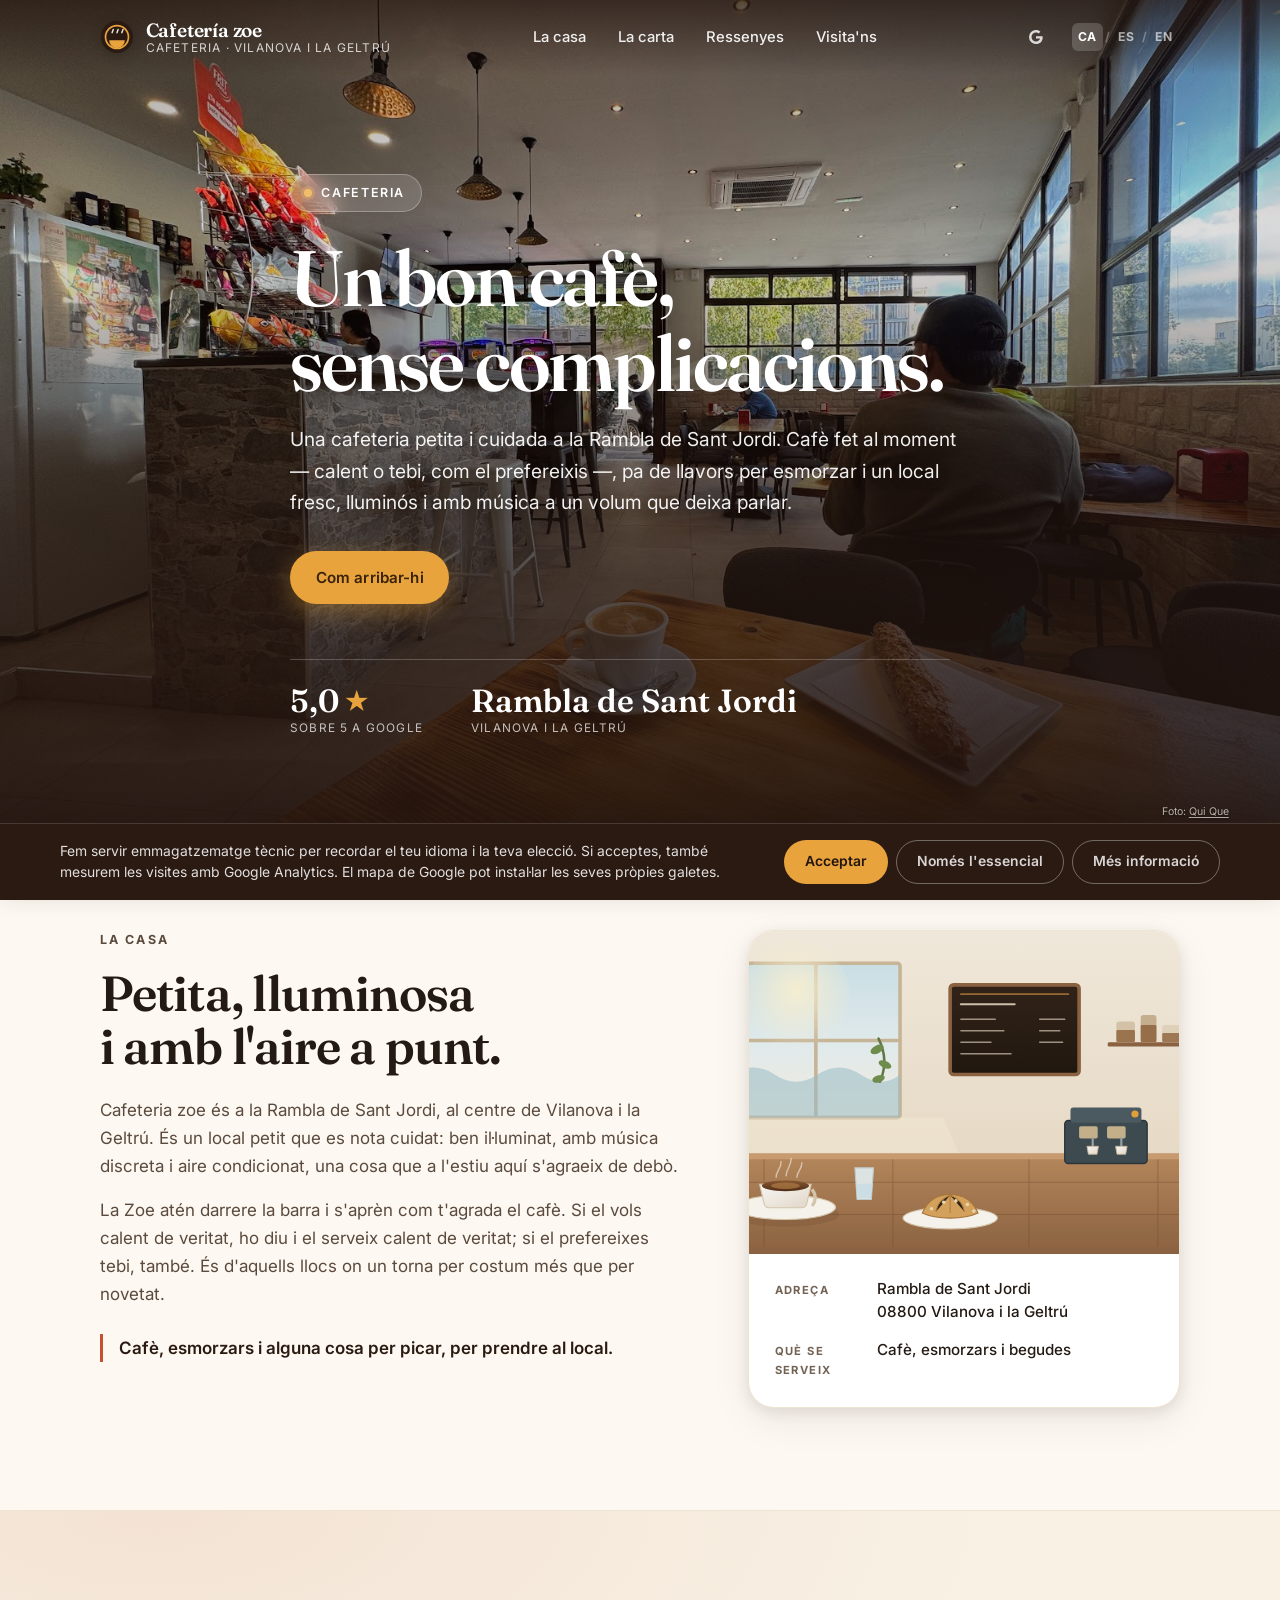
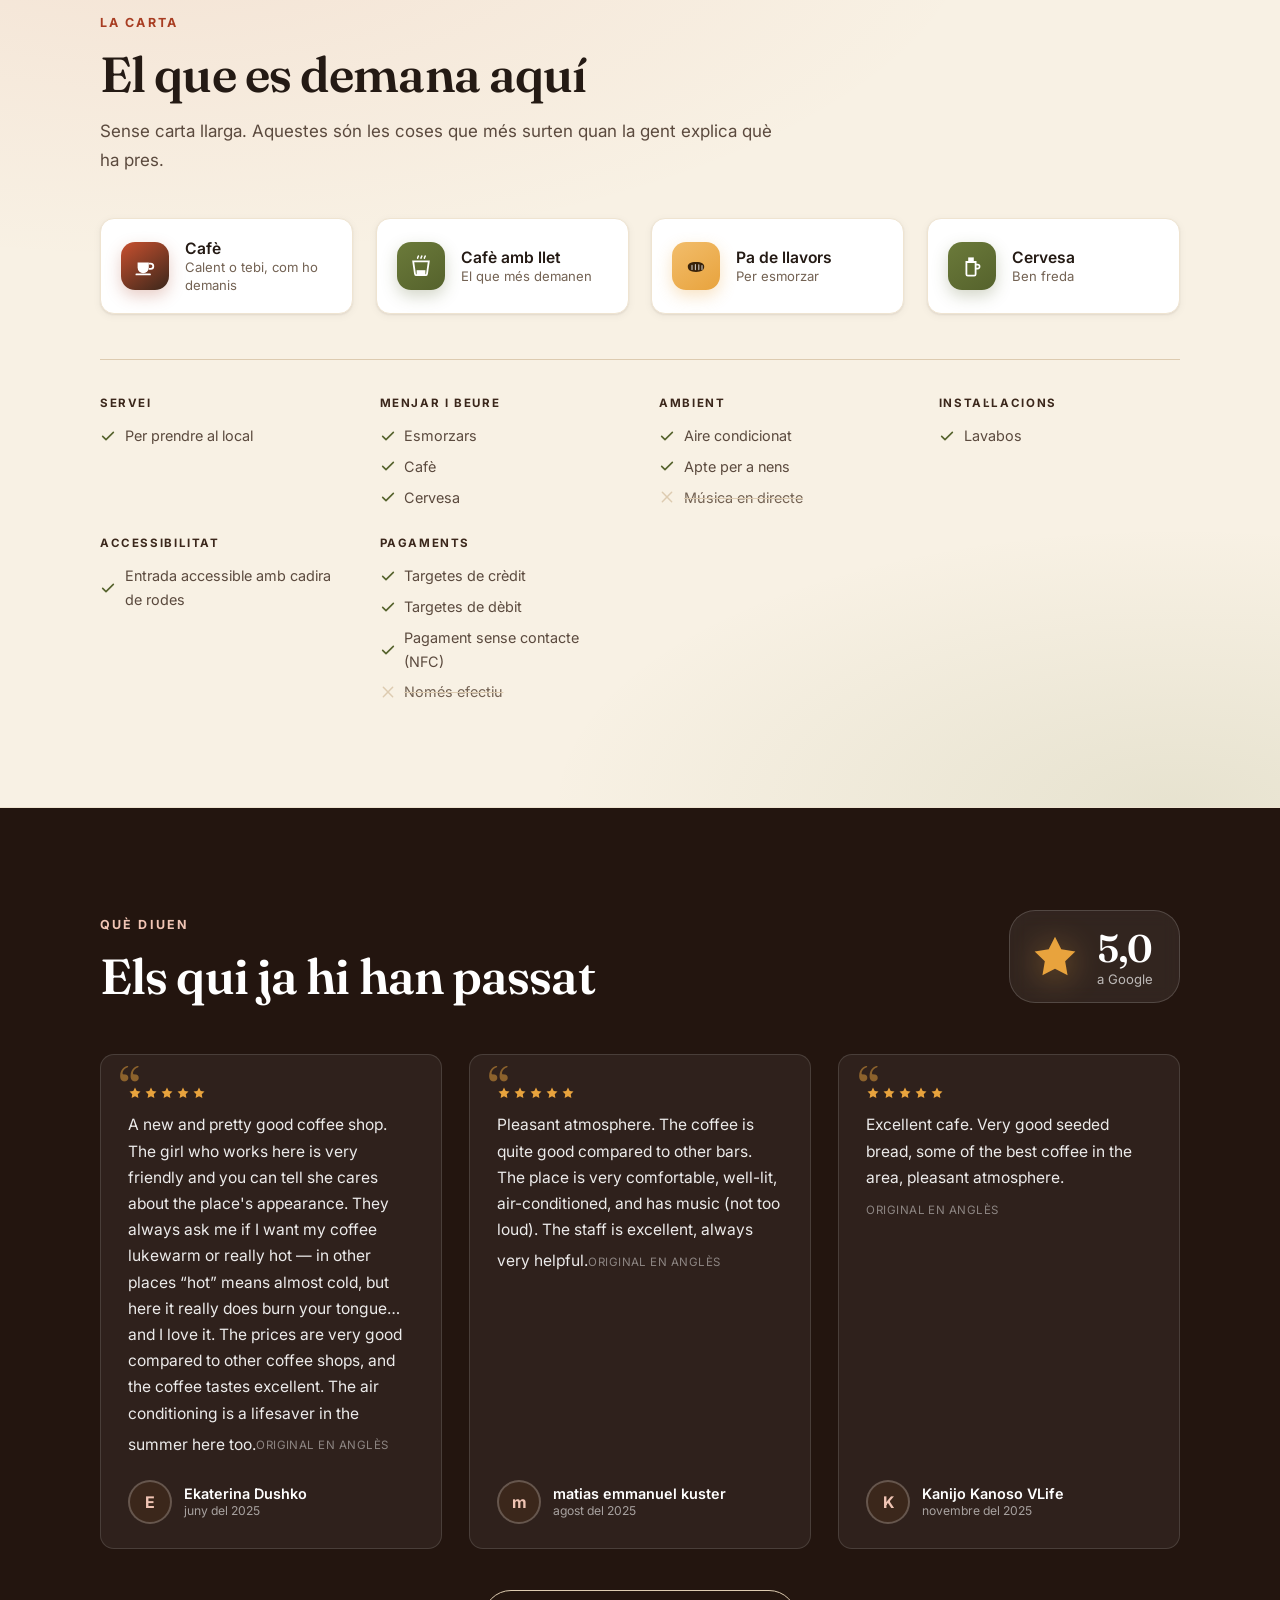
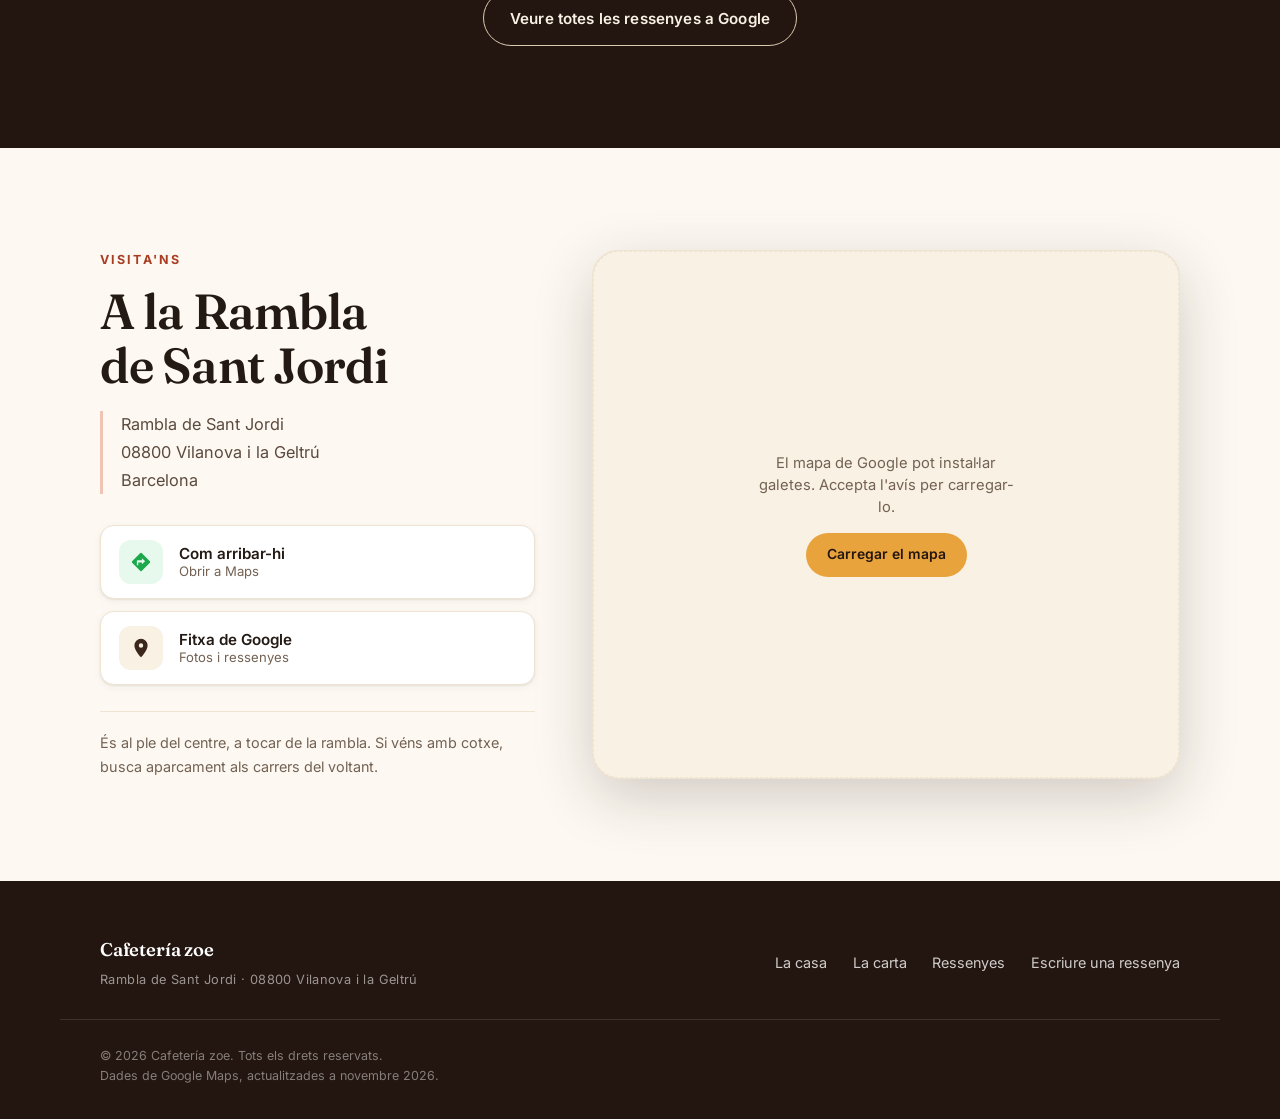
==== index.html @ 68c72aa5 "Serve the site from its own subdomain Canonical, og:url, hreflang, sitemap, the OG image URL and the" ====
<!DOCTYPE html>
<html lang="ca-ES" dir="ltr">
<head>
<meta charset="utf-8">
<meta name="viewport" content="width=device-width, initial-scale=1, viewport-fit=cover">
<title>Cafeteria zoe — Cafè de barri a la Rambla de Sant Jordi, Vilanova i la Geltrú</title>
<meta name="description" content="Cafeteria zoe, a la Rambla de Sant Jordi de Vilanova i la Geltrú. Cafè ben fet, pa de llavors, aire condicionat i un tracte proper. 5,0 sobre 5 a Google.">
<meta name="theme-color" content="#2a1a12">
<meta name="format-detection" content="telephone=no">

<link rel="canonical" href="https://cafeteria-zoe.vilanovailageltru.info/">
<link rel="alternate" hreflang="ca-ES" href="https://cafeteria-zoe.vilanovailageltru.info/">
<link rel="alternate" hreflang="es-ES" href="https://cafeteria-zoe.vilanovailageltru.info/es/">
<link rel="alternate" hreflang="en-GB" href="https://cafeteria-zoe.vilanovailageltru.info/en/">
<link rel="alternate" hreflang="x-default" href="https://cafeteria-zoe.vilanovailageltru.info/">

<!-- Google Analytics 4, consent-gated: nothing is fetched from Google until the
     visitor accepts, and storage stays denied by default until then. -->
<script>
  (function () {
    var ID = 'G-71LT2Q093H';
    var KEY = 'cookie-consent-v1';
    var accepted = false;
    try { accepted = localStorage.getItem(KEY) === 'accepted'; } catch (e) {}

    window.dataLayer = window.dataLayer || [];
    window.gtag = function () { window.dataLayer.push(arguments); };
    gtag('js', new Date());

    gtag('consent', 'default', {
      ad_storage: 'denied',
      ad_user_data: 'denied',
      ad_personalization: 'denied',
      analytics_storage: 'denied'
    });

    function load() {
      if (window.__gaLoaded) return;
      window.__gaLoaded = true;
      var s = document.createElement('script');
      s.async = true;
      s.src = 'https://www.googletagmanager.com/gtag/js?id=' + ID;
      document.head.appendChild(s);
      gtag('config', ID);
    }

    function grant() {
      load();
      gtag('consent', 'update', {
        ad_storage: 'granted',
        ad_user_data: 'granted',
        ad_personalization: 'granted',
        analytics_storage: 'granted'
      });
    }

    window.__analyticsConsent = function (isAccepted) {
      try { localStorage.setItem(KEY, isAccepted ? 'accepted' : 'essential'); } catch (e) {}
      if (isAccepted) grant();
    };

    if (accepted) grant();
  })();
</script>

<meta property="og:type" content="business.business">
<meta property="og:site_name" content="Cafetería zoe">
<meta property="og:title" content="Cafeteria zoe — Cafè de barri a Vilanova i la Geltrú">
<meta property="og:description" content="Cafè ben fet, pa de llavors i un local fresc i tranquil a la Rambla de Sant Jordi. 5,0 sobre 5 a Google.">
<meta property="og:image" content="https://cafeteria-zoe.vilanovailageltru.info/assets/photos/og.png">
<meta property="og:image:width" content="1200">
<meta property="og:image:height" content="630">
<meta property="og:image:alt" content="Il·lustració de l&#39;interior de Cafeteria zoe, amb tasses de cafè i taules vora la finestra">
<meta property="og:url" content="https://cafeteria-zoe.vilanovailageltru.info/">
<meta property="og:locale" content="ca_ES">
<meta property="og:locale:alternate" content="es_ES">
<meta property="og:locale:alternate" content="en_GB">
<meta name="twitter:card" content="summary_large_image">
<meta name="twitter:title" content="Cafeteria zoe — Cafè de barri a Vilanova i la Geltrú">
<meta name="twitter:description" content="Cafè ben fet, pa de llavors i un local fresc i tranquil a la Rambla de Sant Jordi. 5,0 sobre 5 a Google.">
<meta name="twitter:image" content="https://cafeteria-zoe.vilanovailageltru.info/assets/photos/og.png">

<link rel="icon" href="./assets/photos/favicon.svg" type="image/svg+xml">
<link rel="apple-touch-icon" href="./assets/photos/apple-touch-icon.png">
<link rel="manifest" href="./manifest.webmanifest">

<link rel="preconnect" href="https://fonts.googleapis.com">
<link rel="preconnect" href="https://fonts.gstatic.com" crossorigin>
<link href="https://fonts.googleapis.com/css2?family=Fraunces:ital,opsz,wght@0,9..144,400;0,9..144,600;0,9..144,700;1,9..144,400&family=Inter:wght@400;500;600;700&display=swap" rel="stylesheet">
<link rel="stylesheet" href="./assets/css/styles.css">

<script>
  /* Applied before first paint so returning visitors never see the notice flash.
     "essential" (a refusal) also counts as decided: the banner stays away. */
  try {
    var choice = localStorage.getItem('cookie-consent-v1');
    if (choice === 'accepted') document.documentElement.classList.add('js-consent');
    else if (choice === 'essential') document.documentElement.classList.add('js-decided');
  } catch (e) { /* storage blocked */ }
</script>
<script type="application/ld+json">{
  "@context": "https://schema.org",
  "@type": "CafeOrCoffeeShop",
  "@id": "https://cafeteria-zoe.vilanovailageltru.info/",
  "name": "Cafetería zoe",
  "url": "https://cafeteria-zoe.vilanovailageltru.info/",
  "image": {
    "@type": "ImageObject",
    "contentUrl": "https://cafeteria-zoe.vilanovailageltru.info/assets/photos/hero-photo.jpg",
    "creditText": "Qui Que",
    "creator": {
      "@type": "Person",
      "name": "Qui Que",
      "url": "https://maps.google.com/maps/contrib/104445229420502414514"
    }
  },
  "description": "Cafeteria zoe, a la Rambla de Sant Jordi de Vilanova i la Geltrú. Cafè ben fet, pa de llavors, aire condicionat i un tracte proper. 5,0 sobre 5 a Google.",
  "address": {
    "@type": "PostalAddress",
    "streetAddress": "Rambla de Sant Jordi",
    "addressLocality": "Vilanova i la Geltrú",
    "addressRegion": "Barcelona",
    "postalCode": "08800",
    "addressCountry": "ES"
  },
  "geo": {
    "@type": "GeoCoordinates",
    "latitude": 41.2258144,
    "longitude": 1.7318611
  },
  "inLanguage": "ca-ES",
  "servesCuisine": "Coffee, Breakfast",
  "currenciesAccepted": "EUR",
  "paymentAccepted": "Cash, Credit Card, Debit Card, Contactless",
  "aggregateRating": {
    "@type": "AggregateRating",
    "ratingValue": 5,
    "reviewCount": 10,
    "bestRating": 5,
    "worstRating": 1
  },
  "hasMap": "https://maps.google.com/?cid=3177230623183732376",
  "sameAs": [
    "https://maps.google.com/?cid=3177230623183732376"
  ],
  "publicAccess": true
}</script>
</head>
<body>

<a class="skip" href="#main">Anar al contingut</a>

<header class="site-header" id="top">
  <div class="wrap header-inner">
    <a class="brand" href="./" aria-label="Cafeteria zoe — inici">
      <span class="brand-mark" aria-hidden="true">
        <svg viewBox="0 0 32 32" width="32" height="32" focusable="false">
          <circle cx="16" cy="16" r="15" fill="#2a1a12"/>
          <circle cx="16" cy="16" r="10.8" fill="none" stroke="#e8a33d" stroke-width="1.6"/>
          <path d="M8.6 19.1h14.8a7.4 7.4 0 0 1-14.8 0Z" fill="#e8a33d"/>
          <path d="M11.4 12.1c0-1.5 1.1-2.1 1.1-3.3M16 12.1c0-1.5 1.1-2.1 1.1-3.3M20.6 12.1c0-1.5 1.1-2.1 1.1-3.3"
                fill="none" stroke="#f2ece1" stroke-width="1.3" stroke-linecap="round"/>
        </svg>
      </span>
      <span class="brand-text">
        <span class="brand-name">Cafetería zoe</span>
        <span class="brand-sub">Cafeteria · Vilanova i la Geltrú</span>
      </span>
    </a>

    <nav class="nav" aria-label="Navegació principal">
      <a href="#about">La casa</a>
      <a href="#kitchen">La carta</a>
      <a href="#reviews">Ressenyes</a>
      <a href="#visit">Visita&#39;ns</a>
    </nav>

    <div class="header-tools">

      <ul class="social-bar social-bar--header" aria-label="Xarxes socials">
        <a class="social-link" href="https://maps.google.com/?cid=3177230623183732376" target="_blank" rel="noopener noreferrer me"
           aria-label="Google (s&#39;obre en una pestanya nova)">
          <svg viewBox="0 0 24 24" width="18" height="18" aria-hidden="true" focusable="false"><path fill="currentColor" d="M21.35 11.1H12v2.9h5.35c-.25 1.35-1.7 3.95-5.35 3.95A5.95 5.95 0 0 1 6 12a5.95 5.95 0 0 1 6-5.95c1.7 0 2.85.72 3.5 1.34l2.4-2.31C16.35 3.6 14.4 2.7 12 2.7A9.3 9.3 0 0 0 2.7 12 9.3 9.3 0 0 0 12 21.3c5.35 0 8.9-3.76 8.9-9.05 0-.6-.07-1.06-.15-1.15Z"/></svg>
        </a>
      </ul>

      <div class="lang-switch lang-switch--header" role="group" aria-label="Canviar d&#39;idioma"><a href="./" class="lang-opt is-active" lang="ca" hreflang="ca"
           aria-label="Veure aquesta pàgina en català" aria-current="true">CA</a><span class="lang-sep" aria-hidden="true">/</span><a href="es/" class="lang-opt" lang="es" hreflang="es"
           aria-label="Veure aquesta pàgina en castellà">ES</a><span class="lang-sep" aria-hidden="true">/</span><a href="en/" class="lang-opt" lang="en" hreflang="en"
           aria-label="View this page in English">EN</a></div>
      <button class="nav-toggle" type="button" aria-expanded="false" aria-controls="mobile-nav"
              aria-label="Obrir menú" data-label-open="Obrir menú" data-label-close="Tancar menú">
        <span></span><span></span><span></span>
      </button>
    </div>
  </div>

  <div class="mobile-nav" id="mobile-nav" hidden>
    <nav aria-label="Navegació principal">
      <a href="#about">La casa</a>
      <a href="#kitchen">La carta</a>
      <a href="#reviews">Ressenyes</a>
      <a href="#visit">Visita&#39;ns</a>
    </nav>

      <ul class="social-bar social-bar--mobile" aria-label="Xarxes socials">
        <a class="social-link" href="https://maps.google.com/?cid=3177230623183732376" target="_blank" rel="noopener noreferrer me"
           aria-label="Google (s&#39;obre en una pestanya nova)">
          <svg viewBox="0 0 24 24" width="18" height="18" aria-hidden="true" focusable="false"><path fill="currentColor" d="M21.35 11.1H12v2.9h5.35c-.25 1.35-1.7 3.95-5.35 3.95A5.95 5.95 0 0 1 6 12a5.95 5.95 0 0 1 6-5.95c1.7 0 2.85.72 3.5 1.34l2.4-2.31C16.35 3.6 14.4 2.7 12 2.7A9.3 9.3 0 0 0 2.7 12 9.3 9.3 0 0 0 12 21.3c5.35 0 8.9-3.76 8.9-9.05 0-.6-.07-1.06-.15-1.15Z"/></svg>
        </a>
      </ul>

      <div class="lang-switch lang-switch--mobile" role="group" aria-label="Canviar d&#39;idioma"><a href="./" class="lang-opt is-active" lang="ca" hreflang="ca"
           aria-label="Veure aquesta pàgina en català" aria-current="true">CA</a><span class="lang-sep" aria-hidden="true">/</span><a href="es/" class="lang-opt" lang="es" hreflang="es"
           aria-label="Veure aquesta pàgina en castellà">ES</a><span class="lang-sep" aria-hidden="true">/</span><a href="en/" class="lang-opt" lang="en" hreflang="en"
           aria-label="View this page in English">EN</a></div>
  </div>
</header>

<main id="main">

  <section class="hero" aria-labelledby="hero-title">
    <div class="hero-media">
      <img src="./assets/photos/hero-photo.jpg"
             alt="Cafetería zoe — foto de la cafeteria" width="1600" height="1200"
             fetchpriority="high" decoding="async">
      <div class="hero-scrim"></div>
    </div>
    <p class="hero-credit" data-photo-credit>Foto: <a href="https://maps.google.com/maps/contrib/104445229420502414514" target="_blank" rel="noopener nofollow">Qui Que</a></p>

    <div class="wrap hero-inner">
      <p class="hero-eyebrow">
        <span class="dot" aria-hidden="true"></span>
        <span>Cafeteria</span>
      </p>

      <h1 id="hero-title">Un bon cafè,<br>sense complicacions.</h1>
      <p class="hero-lede">Una cafeteria petita i cuidada a la Rambla de Sant Jordi. Cafè fet al moment — calent o tebi, com el prefereixis —, pa de llavors per esmorzar i un local fresc, lluminós i amb música a un volum que deixa parlar.</p>

      <div class="hero-actions">
        <a class="btn btn-primary" href="#visit">Com arribar-hi</a>

      </div>

      <ul class="hero-stats" aria-label="D&#39;un cop d&#39;ull">
        <li>
          <span class="stat-value">5,0<span class="stat-star" aria-hidden="true">★</span></span>
          <span class="stat-label">sobre 5 a Google</span>
        </li>

        <li>
          <span class="stat-value">Rambla de Sant Jordi</span>
          <span class="stat-label">Vilanova i la Geltrú</span>
        </li>
      </ul>
    </div>
  </section>

  <section class="section about" id="about" aria-labelledby="about-title">
    <div class="wrap about-grid">
      <div class="about-copy">
        <p class="eyebrow">La casa</p>
        <h2 id="about-title">Petita, lluminosa<br>i amb l'aire a punt.</h2>
        <p>Cafeteria zoe és a la Rambla de Sant Jordi, al centre de Vilanova i la Geltrú. És un local petit que es nota cuidat: ben il·luminat, amb música discreta i aire condicionat, una cosa que a l&#39;estiu aquí s&#39;agraeix de debò.</p>
        <p>La Zoe atén darrere la barra i s&#39;aprèn com t&#39;agrada el cafè. Si el vols calent de veritat, ho diu i el serveix calent de veritat; si el prefereixes tebi, també. És d&#39;aquells llocs on un torna per costum més que per novetat.</p>
        <p class="about-note">Cafè, esmorzars i alguna cosa per picar, per prendre al local.</p>
      </div>

      <div class="about-card">
        <div class="about-card-media">
          <img src="./assets/photos/poster.svg" alt="Il·lustració de l&#39;interior de Cafeteria zoe, amb tasses de cafè i taules vora la finestra" width="800" height="600" loading="lazy" decoding="async">
        </div>
        <dl class="about-facts">
          <div>
            <dt>Adreça</dt>
            <dd>Rambla de Sant Jordi<br>08800 Vilanova i la Geltrú</dd>
          </div>

          <div>
            <dt>Què se serveix</dt>
            <dd>Cafè, esmorzars i begudes</dd>
          </div>
        </dl>
      </div>
    </div>
  </section>

  <section class="section kitchen" id="kitchen" aria-labelledby="kitchen-title">
    <div class="wrap">
      <p class="eyebrow">La carta</p>
      <h2 id="kitchen-title">El que es demana aquí</h2>
      <p class="kitchen-lede">Sense carta llarga. Aquestes són les coses que més surten quan la gent explica què ha pres.</p>

      <ul class="dish-grid">
        <li class="dish">
          <span class="dish-icon" aria-hidden="true">
            <svg viewBox="0 0 24 24" width="24" height="24" focusable="false"><path d="M4.6 8.4h11.2v5.2a5.6 5.6 0 0 1-11.2 0Z" fill="currentColor"/><path d="M15.8 9.6h1.9a2.6 2.6 0 0 1 0 5.2h-1.9" fill="none" stroke="currentColor" stroke-width="1.8"/><path d="M3.4 20.4h13.6" stroke="currentColor" stroke-width="1.8" stroke-linecap="round"/></svg>
          </span>
          <span class="dish-text">
            <strong>Cafè</strong>
            <small>Calent o tebi, com ho demanis</small>
          </span>
        </li>
        <li class="dish">
          <span class="dish-icon" aria-hidden="true">
            <svg viewBox="0 0 24 24" width="24" height="24" focusable="false"><path d="M4.2 7.4h15.6l-1.8 12.4a1.6 1.6 0 0 1-1.6 1.4H7.6a1.6 1.6 0 0 1-1.6-1.4Z" fill="none" stroke="currentColor" stroke-width="1.8"/><path d="M7.6 16.2h8.8v5h-8.8Z" fill="currentColor"/><path d="M8.6 4.2c0-1 .8-1.4.8-2.2M12 4.2c0-1 .8-1.4.8-2.2M15.4 4.2c0-1 .8-1.4.8-2.2" stroke="currentColor" stroke-width="1.5" stroke-linecap="round" fill="none"/></svg>
          </span>
          <span class="dish-text">
            <strong>Cafè amb llet</strong>
            <small>El que més demanen</small>
          </span>
        </li>
        <li class="dish">
          <span class="dish-icon" aria-hidden="true">
            <svg viewBox="0 0 24 24" width="24" height="24" focusable="false"><path d="M3.8 12.6c0-2.8 2.4-4.6 8.2-4.6s8.2 1.8 8.2 4.6c0 3.4-2.4 5.4-8.2 5.4s-8.2-2-8.2-5.4Z" fill="currentColor"/><g stroke="#fff" stroke-width="1.1" opacity="0.75" stroke-linecap="round"><path d="M8 11.4v4M11.4 10.6v5M14.8 10.8v4.8M18 11.6v3.8"/></g></svg>
          </span>
          <span class="dish-text">
            <strong>Pa de llavors</strong>
            <small>Per esmorzar</small>
          </span>
        </li>
        <li class="dish">
          <span class="dish-icon" aria-hidden="true">
            <svg viewBox="0 0 24 24" width="24" height="24" focusable="false"><path d="M6.4 8h9.2v12.2a1.4 1.4 0 0 1-1.4 1.4H7.8a1.4 1.4 0 0 1-1.4-1.4Z" fill="none" stroke="currentColor" stroke-width="1.8"/><path d="M8.2 3.4h5.6v4.6H8.2Z" fill="currentColor"/><path d="M15.6 10.6h2a2 2 0 0 1 0 4h-2" fill="none" stroke="currentColor" stroke-width="1.6"/></svg>
          </span>
          <span class="dish-text">
            <strong>Cervesa</strong>
            <small>Ben freda</small>
          </span>
        </li></ul>

      <div class="feature-columns"><div class="cap-inner">
        <div class="cap-group">
          <h3 class="cap-title">Servei</h3>
          <ul class="cap-list"><li class="cap is-yes"><svg viewBox="0 0 24 24" fill="none" stroke="currentColor" stroke-width="2.4" stroke-linecap="round" stroke-linejoin="round" aria-hidden="true"><path d="m4 12.5 5 5L20 6.5"/></svg><span>Per prendre al local</span></li></ul>
        </div>
        <div class="cap-group">
          <h3 class="cap-title">Menjar i beure</h3>
          <ul class="cap-list"><li class="cap is-yes"><svg viewBox="0 0 24 24" fill="none" stroke="currentColor" stroke-width="2.4" stroke-linecap="round" stroke-linejoin="round" aria-hidden="true"><path d="m4 12.5 5 5L20 6.5"/></svg><span>Esmorzars</span></li><li class="cap is-yes"><svg viewBox="0 0 24 24" fill="none" stroke="currentColor" stroke-width="2.4" stroke-linecap="round" stroke-linejoin="round" aria-hidden="true"><path d="m4 12.5 5 5L20 6.5"/></svg><span>Cafè</span></li><li class="cap is-yes"><svg viewBox="0 0 24 24" fill="none" stroke="currentColor" stroke-width="2.4" stroke-linecap="round" stroke-linejoin="round" aria-hidden="true"><path d="m4 12.5 5 5L20 6.5"/></svg><span>Cervesa</span></li></ul>
        </div>
        <div class="cap-group">
          <h3 class="cap-title">Ambient</h3>
          <ul class="cap-list"><li class="cap is-yes"><svg viewBox="0 0 24 24" fill="none" stroke="currentColor" stroke-width="2.4" stroke-linecap="round" stroke-linejoin="round" aria-hidden="true"><path d="m4 12.5 5 5L20 6.5"/></svg><span>Aire condicionat</span></li><li class="cap is-yes"><svg viewBox="0 0 24 24" fill="none" stroke="currentColor" stroke-width="2.4" stroke-linecap="round" stroke-linejoin="round" aria-hidden="true"><path d="m4 12.5 5 5L20 6.5"/></svg><span>Apte per a nens</span></li><li class="cap is-no"><svg viewBox="0 0 24 24" fill="none" stroke="currentColor" stroke-width="2.2" stroke-linecap="round" aria-hidden="true"><path d="m5 5 14 14M19 5 5 19"/></svg><span>Música en directe</span></li></ul>
        </div>
        <div class="cap-group">
          <h3 class="cap-title">Instal·lacions</h3>
          <ul class="cap-list"><li class="cap is-yes"><svg viewBox="0 0 24 24" fill="none" stroke="currentColor" stroke-width="2.4" stroke-linecap="round" stroke-linejoin="round" aria-hidden="true"><path d="m4 12.5 5 5L20 6.5"/></svg><span>Lavabos</span></li></ul>
        </div>
        <div class="cap-group">
          <h3 class="cap-title">Accessibilitat</h3>
          <ul class="cap-list"><li class="cap is-yes"><svg viewBox="0 0 24 24" fill="none" stroke="currentColor" stroke-width="2.4" stroke-linecap="round" stroke-linejoin="round" aria-hidden="true"><path d="m4 12.5 5 5L20 6.5"/></svg><span>Entrada accessible amb cadira de rodes</span></li></ul>
        </div>
        <div class="cap-group">
          <h3 class="cap-title">Pagaments</h3>
          <ul class="cap-list"><li class="cap is-yes"><svg viewBox="0 0 24 24" fill="none" stroke="currentColor" stroke-width="2.4" stroke-linecap="round" stroke-linejoin="round" aria-hidden="true"><path d="m4 12.5 5 5L20 6.5"/></svg><span>Targetes de crèdit</span></li><li class="cap is-yes"><svg viewBox="0 0 24 24" fill="none" stroke="currentColor" stroke-width="2.4" stroke-linecap="round" stroke-linejoin="round" aria-hidden="true"><path d="m4 12.5 5 5L20 6.5"/></svg><span>Targetes de dèbit</span></li><li class="cap is-yes"><svg viewBox="0 0 24 24" fill="none" stroke="currentColor" stroke-width="2.4" stroke-linecap="round" stroke-linejoin="round" aria-hidden="true"><path d="m4 12.5 5 5L20 6.5"/></svg><span>Pagament sense contacte (NFC)</span></li><li class="cap is-no"><svg viewBox="0 0 24 24" fill="none" stroke="currentColor" stroke-width="2.2" stroke-linecap="round" aria-hidden="true"><path d="m5 5 14 14M19 5 5 19"/></svg><span>Només efectiu</span></li></ul>
        </div>
      </div></div>
    </div>
  </section>

  <section class="section reviews" id="reviews" aria-labelledby="reviews-title">
    <div class="wrap">
      <div class="reviews-head">
        <div>
          <p class="eyebrow">Què diuen</p>
          <h2 id="reviews-title">Els qui ja hi han passat</h2>
        </div>
        <div class="rating-badge" role="img" aria-label="Valoració de 5,0 sobre 5 basada en 10 ressenyes de Google">
          <span class="rating-star" aria-hidden="true">
            <svg viewBox="0 0 24 24" width="56" height="56" focusable="false"><path fill="currentColor" d="m12 2.6 2.9 5.88 6.49.94-4.7 4.58 1.11 6.46L12 17.4l-5.8 3.06 1.1-6.46-4.69-4.58 6.49-.94L12 2.6Z"/></svg>
          </span>
          <span class="rating-body">
            <span class="rating-value">5,0</span>
            <span class="rating-meta"><span></span> a Google</span>
          </span>
        </div>
      </div>

      <ul class="review-grid" id="review-grid">
        <li class="review">
          <span class="review-stars" aria-label="5 / 5"><span class=""><svg viewBox="0 0 24 24" fill="currentColor" aria-hidden="true" focusable="false"><path d="m12 2.6 2.9 5.88 6.49.94-4.7 4.58 1.11 6.46L12 17.4l-5.8 3.06 1.1-6.46-4.69-4.58 6.49-.94L12 2.6Z"/></svg></span><span class=""><svg viewBox="0 0 24 24" fill="currentColor" aria-hidden="true" focusable="false"><path d="m12 2.6 2.9 5.88 6.49.94-4.7 4.58 1.11 6.46L12 17.4l-5.8 3.06 1.1-6.46-4.69-4.58 6.49-.94L12 2.6Z"/></svg></span><span class=""><svg viewBox="0 0 24 24" fill="currentColor" aria-hidden="true" focusable="false"><path d="m12 2.6 2.9 5.88 6.49.94-4.7 4.58 1.11 6.46L12 17.4l-5.8 3.06 1.1-6.46-4.69-4.58 6.49-.94L12 2.6Z"/></svg></span><span class=""><svg viewBox="0 0 24 24" fill="currentColor" aria-hidden="true" focusable="false"><path d="m12 2.6 2.9 5.88 6.49.94-4.7 4.58 1.11 6.46L12 17.4l-5.8 3.06 1.1-6.46-4.69-4.58 6.49-.94L12 2.6Z"/></svg></span><span class=""><svg viewBox="0 0 24 24" fill="currentColor" aria-hidden="true" focusable="false"><path d="m12 2.6 2.9 5.88 6.49.94-4.7 4.58 1.11 6.46L12 17.4l-5.8 3.06 1.1-6.46-4.69-4.58 6.49-.94L12 2.6Z"/></svg></span></span>
          <blockquote><p lang="en">A new and pretty good coffee shop. The girl who works here is very friendly and you can tell she cares about the place&#39;s appearance. They always ask me if I want my coffee lukewarm or really hot — in other places “hot” means almost cold, but here it really does burn your tongue… and I love it. The prices are very good compared to other coffee shops, and the coffee tastes excellent. The air conditioning is a lifesaver in the summer here too.</p><span class="review-lang">Original en anglès</span></blockquote>
          <footer>
            <span class="review-avatar">
              <span class="review-avatar-fallback" aria-hidden="true">E</span><img src="https://lh3.googleusercontent.com/a-/ALV-UjXIGo6UN05FT6J5Qw9cKRCToE-skM4EIBMZP0FYzMnKMgACXDaB=s128-c0x00000000-cc-rp-mo-ba3" alt="" width="44" height="44" loading="lazy" decoding="async" referrerpolicy="no-referrer" onerror="this.remove()">
            </span>
            <span class="review-meta">
              <strong>Ekaterina Dushko</strong>
              <small>juny del 2025</small>
            </span>
          </footer>
        </li>
        <li class="review">
          <span class="review-stars" aria-label="5 / 5"><span class=""><svg viewBox="0 0 24 24" fill="currentColor" aria-hidden="true" focusable="false"><path d="m12 2.6 2.9 5.88 6.49.94-4.7 4.58 1.11 6.46L12 17.4l-5.8 3.06 1.1-6.46-4.69-4.58 6.49-.94L12 2.6Z"/></svg></span><span class=""><svg viewBox="0 0 24 24" fill="currentColor" aria-hidden="true" focusable="false"><path d="m12 2.6 2.9 5.88 6.49.94-4.7 4.58 1.11 6.46L12 17.4l-5.8 3.06 1.1-6.46-4.69-4.58 6.49-.94L12 2.6Z"/></svg></span><span class=""><svg viewBox="0 0 24 24" fill="currentColor" aria-hidden="true" focusable="false"><path d="m12 2.6 2.9 5.88 6.49.94-4.7 4.58 1.11 6.46L12 17.4l-5.8 3.06 1.1-6.46-4.69-4.58 6.49-.94L12 2.6Z"/></svg></span><span class=""><svg viewBox="0 0 24 24" fill="currentColor" aria-hidden="true" focusable="false"><path d="m12 2.6 2.9 5.88 6.49.94-4.7 4.58 1.11 6.46L12 17.4l-5.8 3.06 1.1-6.46-4.69-4.58 6.49-.94L12 2.6Z"/></svg></span><span class=""><svg viewBox="0 0 24 24" fill="currentColor" aria-hidden="true" focusable="false"><path d="m12 2.6 2.9 5.88 6.49.94-4.7 4.58 1.11 6.46L12 17.4l-5.8 3.06 1.1-6.46-4.69-4.58 6.49-.94L12 2.6Z"/></svg></span></span>
          <blockquote><p lang="en">Pleasant atmosphere. The coffee is quite good compared to other bars. The place is very comfortable, well-lit, air-conditioned, and has music (not too loud). The staff is excellent, always very helpful.</p><span class="review-lang">Original en anglès</span></blockquote>
          <footer>
            <span class="review-avatar">
              <span class="review-avatar-fallback" aria-hidden="true">m</span><img src="https://lh3.googleusercontent.com/a/ACg8ocKuXvPurfQM8psK6gtdzcBAaMYo27EzDgsg7vOaFLICn7niVA=s128-c0x00000000-cc-rp-mo" alt="" width="44" height="44" loading="lazy" decoding="async" referrerpolicy="no-referrer" onerror="this.remove()">
            </span>
            <span class="review-meta">
              <strong>matias emmanuel kuster</strong>
              <small>agost del 2025</small>
            </span>
          </footer>
        </li>
        <li class="review">
          <span class="review-stars" aria-label="5 / 5"><span class=""><svg viewBox="0 0 24 24" fill="currentColor" aria-hidden="true" focusable="false"><path d="m12 2.6 2.9 5.88 6.49.94-4.7 4.58 1.11 6.46L12 17.4l-5.8 3.06 1.1-6.46-4.69-4.58 6.49-.94L12 2.6Z"/></svg></span><span class=""><svg viewBox="0 0 24 24" fill="currentColor" aria-hidden="true" focusable="false"><path d="m12 2.6 2.9 5.88 6.49.94-4.7 4.58 1.11 6.46L12 17.4l-5.8 3.06 1.1-6.46-4.69-4.58 6.49-.94L12 2.6Z"/></svg></span><span class=""><svg viewBox="0 0 24 24" fill="currentColor" aria-hidden="true" focusable="false"><path d="m12 2.6 2.9 5.88 6.49.94-4.7 4.58 1.11 6.46L12 17.4l-5.8 3.06 1.1-6.46-4.69-4.58 6.49-.94L12 2.6Z"/></svg></span><span class=""><svg viewBox="0 0 24 24" fill="currentColor" aria-hidden="true" focusable="false"><path d="m12 2.6 2.9 5.88 6.49.94-4.7 4.58 1.11 6.46L12 17.4l-5.8 3.06 1.1-6.46-4.69-4.58 6.49-.94L12 2.6Z"/></svg></span><span class=""><svg viewBox="0 0 24 24" fill="currentColor" aria-hidden="true" focusable="false"><path d="m12 2.6 2.9 5.88 6.49.94-4.7 4.58 1.11 6.46L12 17.4l-5.8 3.06 1.1-6.46-4.69-4.58 6.49-.94L12 2.6Z"/></svg></span></span>
          <blockquote><p lang="en">Excellent cafe. Very good seeded bread, some of the best coffee in the area, pleasant atmosphere.</p><span class="review-lang">Original en anglès</span></blockquote>
          <footer>
            <span class="review-avatar">
              <span class="review-avatar-fallback" aria-hidden="true">K</span><img src="https://lh3.googleusercontent.com/a-/ALV-UjUZx1Vb4QtVww6nrRmh8UdxF9tFNRJjpSA3xqUAuFZ8nSHgMMc=s128-c0x00000000-cc-rp-mo-ba3" alt="" width="44" height="44" loading="lazy" decoding="async" referrerpolicy="no-referrer" onerror="this.remove()">
            </span>
            <span class="review-meta">
              <strong>Kanijo Kanoso VLife</strong>
              <small>novembre del 2025</small>
            </span>
          </footer>
        </li></ul>

      <p class="reviews-foot">
        <a class="btn btn-outline" href="https://www.google.com/maps/place//data=!4m4!3m3!1s0x12a38700481c32b5:0x2c17ca6b085bfe98!9m1!1b1" target="_blank" rel="noopener noreferrer">Veure totes les ressenyes a Google<span class="sr-only"> (s&#39;obre en una pestanya nova)</span></a>
      </p>
    </div>
  </section>

  <section class="section visit" id="visit" aria-labelledby="visit-title">
    <div class="wrap visit-grid">
      <div class="visit-copy">
        <p class="eyebrow">Visita&#39;ns</p>
        <h2 id="visit-title">A la Rambla de Sant Jordi</h2>

        <address class="visit-address">
          Rambla de Sant Jordi<br>
          08800 Vilanova i la Geltrú<br>
          Barcelona
        </address>

        <div class="contact-actions">

          <a class="contact-btn" href="https://www.google.com/maps/dir/?api=1&amp;destination=41.2258144,1.7318611&amp;destination_place_id=ChIJtTIcSACHoxIRmP5bCGvKFyw" target="_blank" rel="noopener noreferrer">
            <span class="contact-icon" aria-hidden="true">
              <svg viewBox="0 0 24 24" width="22" height="22" focusable="false"><path fill="currentColor" d="M21.7 11.3 12.7 2.3a1 1 0 0 0-1.4 0l-9 9a1 1 0 0 0 0 1.4l9 9a1 1 0 0 0 1.4 0l9-9a1 1 0 0 0 0-1.4ZM13 14.5v-2h-4v3H7.5V11a1 1 0 0 1 1-1H13V8l3.5 3.2-3.5 3.3Z"/></svg>
            </span>
            <span class="contact-text"><strong>Com arribar-hi</strong><small>Obrir a Maps</small></span>
          </a>

          <a class="contact-btn" href="https://maps.google.com/?cid=3177230623183732376" target="_blank" rel="noopener noreferrer">
            <span class="contact-icon" aria-hidden="true">
              <svg viewBox="0 0 24 24" width="22" height="22" focusable="false"><path fill="currentColor" d="M12 2a7.2 7.2 0 0 0-7.2 7.2C4.8 15 12 22 12 22s7.2-7 7.2-12.8A7.2 7.2 0 0 0 12 2Zm0 9.6a2.4 2.4 0 1 1 0-4.8 2.4 2.4 0 0 1 0 4.8Z"/></svg>
            </span>
            <span class="contact-text"><strong>Fitxa de Google</strong><small>Fotos i ressenyes</small></span>
          </a>
        </div>

        <p class="visit-note">És al ple del centre, a tocar de la rambla. Si véns amb cotxe, busca aparcament als carrers del voltant.</p>
      </div>

      <div class="map-card">
        <div class="map-gate" id="map-gate">
          <p class="map-gate-text">El mapa de Google pot instal·lar galetes. Accepta l&#39;avís per carregar-lo.</p>
          <button class="cookie-btn cookie-btn--primary" type="button" id="map-load">Carregar el mapa</button>
        </div>
        <iframe
          id="map-frame"
          title="Mapa amb la ubicació de Cafeteria zoe a la Rambla de Sant Jordi, Vilanova i la Geltrú"
          data-src="https://www.google.com/maps?q=41.2258144,1.7318611&amp;z=17&amp;hl=ca&amp;output=embed"
          width="100%" height="100%"
          style="border:0" loading="lazy" referrerpolicy="no-referrer-when-downgrade" allowfullscreen></iframe>
        <a class="map-link" href="https://maps.google.com/?cid=3177230623183732376" target="_blank" rel="noopener noreferrer">
          Obrir a Google Maps
          <svg viewBox="0 0 24 24" width="16" height="16" aria-hidden="true" focusable="false"><path fill="currentColor" d="M14 3v2h3.6l-9.3 9.3 1.4 1.4L19 6.4V10h2V3h-7Z"/><path fill="currentColor" d="M19 19H5V5h5V3H5a2 2 0 0 0-2 2v14a2 2 0 0 0 2 2h14a2 2 0 0 0 2-2v-5h-2v5Z"/></svg>
          <span class="sr-only"> (s&#39;obre en una pestanya nova)</span>
        </a>
      </div>
    </div>
  </section>

</main>

<footer class="site-footer">
  <div class="wrap footer-inner">
    <div class="footer-brand">
      <span class="brand-name">Cafetería zoe</span>
      <span class="brand-sub">Rambla de Sant Jordi · 08800 Vilanova i la Geltrú</span>
    </div>
    <nav class="footer-links" aria-label="Navegació del peu de pàgina">
      <a href="#about">La casa</a>
      <a href="#kitchen">La carta</a>
      <a href="#reviews">Ressenyes</a>
      <a href="https://search.google.com/local/writereview?placeid=ChIJtTIcSACHoxIRmP5bCGvKFyw" target="_blank" rel="noopener noreferrer">Escriure una ressenya</a>
    </nav>
  </div>
  <div class="wrap footer-fine">
    <p>© <span id="year">2026</span> Cafetería zoe. Tots els drets reservats.</p>
    <p>Dades de Google Maps, actualitzades a novembre 2026.</p>
  </div>
</footer>

<div class="cookie-banner" id="cookie-banner" role="region" aria-label="Avís de galetes">
  <div class="cookie-inner">
    <p class="cookie-text">Fem servir emmagatzematge tècnic per recordar el teu idioma i la teva elecció. Si acceptes, també mesurem les visites amb Google Analytics. El mapa de Google pot instal·lar les seves pròpies galetes.</p>
    <div class="cookie-actions">
      <button class="cookie-btn cookie-btn--primary" type="button" id="cookie-accept">Acceptar</button>
      <button class="cookie-btn cookie-btn--link" type="button" id="cookie-reject">Només l&#39;essencial</button>
      <button class="cookie-btn cookie-btn--link" type="button" id="cookie-more" aria-expanded="false" aria-controls="cookie-detail">Més informació</button>
    </div>
    <p class="cookie-detail" id="cookie-detail" hidden>Amb «Acceptar» activem Google Analytics (G-71LT2Q093H) per saber quantes persones visiten el lloc i quines pàgines miren; les dades es tracten per Google segons la seva política. Amb «Només l&#39;essencial» no carreguem cap script de Google ni desem cap galeta de seguiment. En tots dos casos desem al teu navegador només el teu idioma i aquesta elecció. El mapa incrustat és un servei de Google i només es carrega si l&#39;acceptes.</p>
  </div>
</div>

<script src="./assets/js/app.js" defer></script>
</body>
</html>
---- assets/css/styles.css ----
/* ==========================================================================
   Cafetería zoe — coffee shop
   Theme: warm café. Terracotta, olive, cream paper, dark wood, saffron.
   ========================================================================== */

:root {
  /* palette */
  --wood-900: #23150f;
  --wood-800: #2a1a12;
  --wood-700: #3b271b;
  --wood-600: #4d3524;

  --terra-500: #c8502f;
  --terra-600: #a83d22;
  --terra-200: #f0c4b4;

  --olive-500: #6b7a3a;
  --olive-600: #55622c;
  --olive-200: #d3dbae;

  --saffron-500: #e8a33d;
  --saffron-400: #f2bd6b;

  --cream-50:  #fdf9f2;
  --cream-100: #f8f1e4;
  --cream-200: #efe4d1;
  --cream-300: #ddcbb0;

  --ink: #241a14;
  --ink-soft: #5b4a3e;
  /* 5.15:1 on cream-50 and 4.81:1 on cream-100 — passes WCAG AA for body text */
  --ink-mute: #736253;

  --radius-sm: 6px;
  --radius: 14px;
  --radius-lg: 26px;

  --shadow-sm: 0 1px 2px rgba(35, 21, 15, .07), 0 2px 8px rgba(35, 21, 15, .05);
  --shadow: 0 4px 14px rgba(35, 21, 15, .10), 0 12px 40px rgba(35, 21, 15, .07);
  --shadow-lg: 0 18px 60px rgba(35, 21, 15, .20);

  --font-display: "Fraunces", "Iowan Old Style", Georgia, serif;
  --font-body: "Inter", -apple-system, BlinkMacSystemFont, "Segoe UI", Roboto, sans-serif;

  --wrap: 1160px;
  --header-h: 74px;
}

/* ---------- reset ---------- */
*, *::before, *::after { box-sizing: border-box; }
* { margin: 0; }

html {
  -webkit-text-size-adjust: 100%;
  scroll-behavior: smooth;
  scroll-padding-top: calc(var(--header-h) + 12px);
}

body {
  font-family: var(--font-body);
  font-size: clamp(1rem, .96rem + .2vw, 1.0625rem);
  line-height: 1.65;
  color: var(--ink);
  background: var(--cream-50);
  -webkit-font-smoothing: antialiased;
  text-rendering: optimizeLegibility;
  overflow-x: hidden;
}

img, svg, iframe { display: block; max-width: 100%; }
img { height: auto; }
a { color: inherit; text-decoration: none; }
button { font: inherit; color: inherit; background: none; border: 0; cursor: pointer; }
ul, ol { list-style: none; padding: 0; }

h1, h2, h3 {
  font-family: var(--font-display);
  font-weight: 600;
  line-height: 1.08;
  letter-spacing: -.018em;
  text-wrap: balance;
}

h2 { font-size: clamp(1.85rem, 1.4rem + 2.1vw, 3.1rem); }
h3 { font-size: clamp(1.1rem, 1rem + .5vw, 1.35rem); }

:focus-visible {
  outline: 3px solid var(--saffron-500);
  outline-offset: 3px;
  border-radius: 3px;
}

.skip {
  position: absolute; left: -9999px; top: 0;
  background: var(--wood-800); color: #fff;
  padding: .85rem 1.4rem; z-index: 999; border-radius: 0 0 var(--radius) 0;
}
.skip:focus { left: 0; }

.wrap {
  width: 100%;
  max-width: var(--wrap);
  margin-inline: auto;
  padding-inline: clamp(1.15rem, 4vw, 2.5rem);
}

/* ---------- shared bits ---------- */
.eyebrow {
  font-size: .78rem;
  font-weight: 700;
  letter-spacing: .17em;
  text-transform: uppercase;
  color: var(--terra-600);
  margin-bottom: .9rem;
}

.btn {
  display: inline-flex;
  align-items: center;
  gap: .6rem;
  padding: .88rem 1.6rem;
  border-radius: 999px;
  font-weight: 600;
  font-size: .95rem;
  letter-spacing: .01em;
  transition: transform .18s ease, box-shadow .18s ease, background-color .18s ease, color .18s ease;
  white-space: nowrap;
}
.btn:hover { transform: translateY(-2px); }
.btn:active { transform: translateY(0); }

.btn-primary {
  background: var(--saffron-500);
  color: #38220a;
  box-shadow: 0 8px 24px rgba(232, 163, 61, .38);
}
.btn-primary:hover { background: var(--saffron-400); box-shadow: 0 12px 30px rgba(232, 163, 61, .46); }

.btn-ghost {
  background: rgba(255, 255, 255, .13);
  color: #fff;
  border: 1.5px solid rgba(255, 255, 255, .45);
  backdrop-filter: blur(8px);
  -webkit-backdrop-filter: blur(8px);
}
.btn-ghost:hover { background: rgba(255, 255, 255, .24); }

.btn-outline {
  border: 1.5px solid var(--cream-300);
  color: var(--cream-100);
  background: transparent;
}
.btn-outline:hover { background: #fff; color: var(--wood-900); border-color: #fff; }

/* ==========================================================================
   HEADER
   ========================================================================== */
.site-header {
  position: fixed;
  inset: 0 0 auto 0;
  z-index: 100;
  transition: background-color .3s ease, box-shadow .3s ease, backdrop-filter .3s ease;
}
.site-header::before {
  content: "";
  position: absolute; inset: 0;
  background: linear-gradient(to bottom, rgba(35, 21, 15, .62), transparent);
  pointer-events: none;
  transition: opacity .3s ease;
}
.site-header.is-stuck {
  background: rgba(253, 249, 242, .94);
  backdrop-filter: blur(14px) saturate(1.4);
  -webkit-backdrop-filter: blur(14px) saturate(1.4);
  box-shadow: 0 1px 0 rgba(35, 21, 15, .08), 0 6px 24px rgba(35, 21, 15, .07);
}
.site-header.is-stuck::before { opacity: 0; }

.header-inner {
  position: relative;
  display: flex;
  align-items: center;
  justify-content: space-between;
  gap: 1.5rem;
  height: var(--header-h);
}

.brand { display: flex; align-items: center; gap: .72rem; padding-block: .5rem; }
.brand-mark { display: grid; place-items: center; filter: drop-shadow(0 2px 6px rgba(0,0,0,.22)); }
.brand-mark svg { width: 34px; height: 34px; }
.brand-text { display: flex; flex-direction: column; line-height: 1.15; }

.brand-name {
  font-family: var(--font-display);
  font-weight: 600;
  font-size: 1.2rem;
  letter-spacing: -.01em;
  color: #fff;
  transition: color .3s ease;
}
.brand-sub {
  font-size: .75rem;
  letter-spacing: .1em;
  text-transform: uppercase;
  color: rgba(255, 255, 255, .78);
  transition: color .3s ease;
}
.site-header.is-stuck .brand-name { color: var(--wood-900); }
.site-header.is-stuck .brand-sub { color: var(--ink-mute); }

.sr-only {
  position: absolute;
  width: 1px; height: 1px;
  padding: 0; margin: -1px;
  overflow: hidden;
  clip: rect(0 0 0 0);
  clip-path: inset(50%);
  white-space: nowrap;
  border: 0;
}

/* ---------- header tools: social + language ---------- */
.header-tools {
  display: flex;
  align-items: center;
  gap: 1rem;
}

.social-bar {
  display: flex;
  align-items: center;
  gap: .15rem;
}
.social-link {
  display: grid;
  place-items: center;
  width: 36px; height: 36px;
  border-radius: 50%;
  color: rgba(255, 255, 255, .82);
  transition: color .2s ease, background-color .2s ease, transform .2s ease;
}
.social-link:hover {
  color: #fff;
  background: rgba(255, 255, 255, .16);
  transform: translateY(-1px);
}
.site-header.is-stuck .social-link { color: var(--ink-mute); }
.site-header.is-stuck .social-link:hover { color: var(--wood-800); background: rgba(35, 21, 15, .07); }

.lang-switch {
  display: inline-flex;
  align-items: center;
  gap: .1rem;
  font-size: .76rem;
  font-weight: 700;
  letter-spacing: .05em;
  padding: .3rem .1rem;
}
.lang-opt {
  padding: .25rem .38rem;
  border-radius: var(--radius-sm);
  color: rgba(255, 255, 255, .64);
  transition: color .2s ease, background-color .2s ease;
}
.lang-opt:hover { color: #fff; }
.lang-opt.is-active {
  color: #fff;
  background: rgba(255, 255, 255, .18);
}
.lang-sep { color: rgba(255, 255, 255, .3); }
.site-header.is-stuck .lang-opt { color: var(--ink-mute); }
.site-header.is-stuck .lang-opt:hover { color: var(--wood-800); }
.site-header.is-stuck .lang-opt.is-active { color: #fff; background: var(--wood-800); }
.site-header.is-stuck .lang-sep { color: var(--cream-300); }

/* mobile variants live inside the drawer */
.social-bar--mobile { justify-content: flex-start; padding: .5rem .25rem 0; }
.social-bar--mobile .social-link {
  color: var(--ink-soft);
  width: 40px; height: 40px;
}
.social-bar--mobile .social-link:hover { background: var(--cream-100); color: var(--wood-800); }
.lang-switch--mobile {
  padding: .9rem .25rem .2rem;
  border-top: 1px solid var(--cream-200);
  margin-top: .5rem;
}
.lang-switch--mobile .lang-opt { color: var(--ink-mute); }
.lang-switch--mobile .lang-opt.is-active { background: var(--wood-800); color: #fff; }
.lang-switch--mobile .lang-sep { color: var(--cream-300); }

.nav { display: flex; align-items: center; gap: 2rem; }
.nav a {
  position: relative;
  font-size: .925rem;
  font-weight: 500;
  color: rgba(255, 255, 255, .92);
  padding-block: .35rem;
  transition: color .25s ease;
}
.nav a::after {
  content: "";
  position: absolute; left: 0; bottom: 0;
  width: 100%; height: 2px;
  background: var(--saffron-500);
  transform: scaleX(0);
  transform-origin: left;
  transition: transform .28s cubic-bezier(.22,.9,.3,1);
}
.nav a:hover::after { transform: scaleX(1); }
.site-header.is-stuck .nav a { color: var(--ink-soft); }
.site-header.is-stuck .nav a:hover { color: var(--wood-800); }

.nav-toggle {
  display: none;
  flex-direction: column;
  justify-content: center;
  gap: 5px;
  width: 44px; height: 44px;
  padding: 0 10px;
  border-radius: 50%;
  background: rgba(255, 255, 255, .14);
  border: 1.5px solid rgba(255, 255, 255, .4);
  backdrop-filter: blur(8px);
}
.nav-toggle span {
  display: block; height: 2px; width: 100%;
  background: #fff; border-radius: 2px;
  transition: transform .28s ease, opacity .2s ease;
}
.site-header.is-stuck .nav-toggle { background: rgba(35, 21, 15, .07); border-color: rgba(35, 21, 15, .18); }
.site-header.is-stuck .nav-toggle span { background: var(--wood-900); }
.nav-toggle[aria-expanded="true"] span:nth-child(1) { transform: translateY(7px) rotate(45deg); }
.nav-toggle[aria-expanded="true"] span:nth-child(2) { opacity: 0; }
.nav-toggle[aria-expanded="true"] span:nth-child(3) { transform: translateY(-7px) rotate(-45deg); }

.mobile-nav {
  display: flex;
  flex-direction: column;
  gap: .1rem;
  background: var(--cream-50);
  border-top: 1px solid var(--cream-200);
  box-shadow: var(--shadow);
  padding: .75rem clamp(1.15rem, 4vw, 2.5rem) 1.4rem;
}
.mobile-nav[hidden] { display: none; }
.mobile-nav a {
  padding: .85rem .25rem;
  font-weight: 500;
  color: var(--ink-soft);
  border-bottom: 1px solid var(--cream-200);
}
.mobile-nav a:last-of-type { border-bottom: 0; }

/* ==========================================================================
   HERO
   ========================================================================== */
.hero {
  position: relative;
  min-height: min(92svh, 860px);
  display: flex;
  align-items: flex-end;
  padding-top: calc(var(--header-h) + 3rem);
  padding-bottom: clamp(3rem, 7vw, 6rem);
  color: #fff;
  overflow: hidden;
  isolation: isolate;
}
.hero-media { position: absolute; inset: 0; z-index: 0; }
/* Google requires the photo's author to be credited wherever it is shown; the
   text sits over the scrim's dark bottom edge so it stays readable. */
.hero-credit {
  position: absolute; z-index: 1;
  right: max(1rem, 4vw); bottom: .5rem; margin: 0;
  font-size: .66rem; line-height: 1.4;
  color: rgba(242, 236, 225, .78);
  text-shadow: 0 1px 2px rgba(0, 0, 0, .55);
}
.hero-credit a { color: inherit; text-decoration: underline; text-underline-offset: 2px; }
.hero-credit a:hover { color: #fff; }
.hero-media img {
  width: 100%; height: 100%;
  object-fit: cover;
  object-position: center 55%;
  transform: scale(1.02);
}
.hero-scrim {
  position: absolute; inset: 0;
  background:
    linear-gradient(to top, rgba(35, 21, 15, .95) 0%, rgba(35, 21, 15, .66) 38%, rgba(35, 21, 15, .14) 72%, rgba(35, 21, 15, .42) 100%);
}

.hero-inner { position: relative; z-index: 1; max-width: 780px; }

.hero-eyebrow {
  display: inline-flex;
  align-items: center;
  gap: .6rem;
  font-size: .78rem;
  font-weight: 600;
  letter-spacing: .13em;
  text-transform: uppercase;
  padding: .5rem 1rem .5rem .8rem;
  border-radius: 999px;
  background: rgba(255, 255, 255, .14);
  border: 1px solid rgba(255, 255, 255, .28);
  backdrop-filter: blur(10px);
  -webkit-backdrop-filter: blur(10px);
  margin-bottom: 1.5rem;
}
.hero-eyebrow .dot {
  width: 8px; height: 8px; border-radius: 50%;
  background: var(--saffron-400);
  box-shadow: 0 0 0 3px rgba(242, 189, 107, .3);
  flex: none;
}

.hero h1 {
  font-size: clamp(2.5rem, 1.6rem + 4.5vw, 4.9rem);
  font-weight: 600;
  letter-spacing: -.028em;
  margin-bottom: 1.15rem;
  text-shadow: 0 2px 30px rgba(0, 0, 0, .3);
}

.hero-lede {
  font-size: clamp(1.02rem, .98rem + .35vw, 1.2rem);
  max-width: 56ch;
  color: rgba(255, 255, 255, .93);
  text-shadow: 0 1px 14px rgba(0, 0, 0, .34);
}

.hero-actions {
  display: flex; flex-wrap: wrap; gap: .8rem;
  margin-top: 2rem;
}

.hero-stats {
  display: flex; flex-wrap: wrap;
  gap: clamp(1.4rem, 4vw, 3rem);
  margin-top: clamp(2.2rem, 5vw, 3.4rem);
  padding-top: 1.6rem;
  border-top: 1px solid rgba(255, 255, 255, .22);
  max-width: 660px;
}
.hero-stats li { display: flex; flex-direction: column; gap: .1rem; }
.stat-value {
  font-family: var(--font-display);
  font-size: clamp(1.5rem, 1.2rem + 1vw, 2rem);
  font-weight: 600;
  line-height: 1;
  display: inline-flex; align-items: center; gap: .4rem;
}
.stat-star { color: var(--saffron-500); font-size: .78em; line-height: 1; }
.stat-label {
  font-size: .74rem;
  letter-spacing: .1em;
  text-transform: uppercase;
  color: rgba(255, 255, 255, .72);
}

/* ==========================================================================
   SECTIONS
   ========================================================================== */
.section { padding-block: clamp(3.8rem, 8vw, 7rem); }

/* ----- about ----- */
.about { background: var(--cream-50); }
.about-grid {
  display: grid;
  grid-template-columns: 1.15fr .85fr;
  gap: clamp(2rem, 5vw, 4.5rem);
  align-items: start;
}
.about-copy h2 { margin-bottom: 1.4rem; }
.about-copy p { color: var(--ink-soft); max-width: 58ch; margin-bottom: 1rem; }
.about-copy p:last-child { margin-bottom: 0; }
.about-note {
  font-weight: 600;
  color: var(--wood-800) !important;
  border-left: 3px solid var(--terra-500);
  padding-left: 1rem;
  margin-top: 1.6rem !important;
}

.about-card {
  background: #fff;
  border-radius: var(--radius-lg);
  overflow: hidden;
  box-shadow: var(--shadow);
  border: 1px solid var(--cream-200);
}
.about-card-media { aspect-ratio: 4 / 3; overflow: hidden; }
.about-card-media img { width: 100%; height: 100%; object-fit: cover; }

.about-facts { padding: 1.5rem 1.6rem 1.7rem; display: grid; gap: 1rem; }
.about-facts > div { display: grid; grid-template-columns: 5.4rem 1fr; gap: 1rem; align-items: baseline; }
.about-facts dt {
  font-size: .7rem; letter-spacing: .12em; text-transform: uppercase;
  color: var(--ink-mute); font-weight: 700;
}
.about-facts dd { font-size: .95rem; color: var(--ink); font-weight: 500; line-height: 1.5; }
.about-facts dd a { border-bottom: 1.5px solid var(--cream-300); transition: border-color .2s; }
.about-facts dd a:hover { border-color: var(--terra-500); }

/* ----- kitchen ----- */
.kitchen {
  background:
    radial-gradient(1200px 500px at 12% 0%, rgba(200, 80, 47, .09), transparent 70%),
    radial-gradient(900px 400px at 92% 100%, rgba(107, 122, 58, .12), transparent 70%),
    var(--cream-100);
  border-block: 1px solid var(--cream-200);
}
.kitchen h2 { margin-bottom: 1rem; max-width: 20ch; }
.kitchen-lede { color: var(--ink-soft); max-width: 62ch; margin-bottom: clamp(2rem, 4vw, 2.8rem); }

.dish-grid {
  display: grid;
  grid-template-columns: repeat(auto-fit, minmax(238px, 1fr));
  gap: clamp(.9rem, 2vw, 1.4rem);
}
.dish {
  display: flex;
  align-items: center;
  gap: 1rem;
  background: #fff;
  border-radius: var(--radius);
  padding: 1.15rem 1.25rem;
  border: 1px solid var(--cream-200);
  box-shadow: var(--shadow-sm);
  transition: transform .22s ease, box-shadow .22s ease, border-color .22s ease;
}
.dish:hover {
  transform: translateY(-3px);
  box-shadow: var(--shadow);
  border-color: var(--terra-200);
}
.dish-icon {
  display: grid; place-items: center;
  width: 48px; height: 48px; flex: none;
  border-radius: 14px;
  background: linear-gradient(145deg, var(--terra-500), var(--wood-700));
  color: #fff;
  box-shadow: 0 6px 16px rgba(168, 61, 34, .26);
}
.dish:nth-child(2n) .dish-icon { background: linear-gradient(145deg, var(--olive-500), var(--olive-600)); box-shadow: 0 6px 16px rgba(85, 98, 44, .26); }
.dish:nth-child(3n) .dish-icon { background: linear-gradient(145deg, var(--saffron-400), var(--saffron-500)); color: #38220a; box-shadow: 0 6px 16px rgba(232, 163, 61, .3); }
.dish-text { display: flex; flex-direction: column; line-height: 1.35; }
.dish-text strong { font-size: .98rem; font-weight: 600; }
.dish-text small { font-size: .82rem; color: var(--ink-mute); }

/* capabilities list (from data) */
.feature-columns {
  margin-top: clamp(2rem, 4vw, 2.8rem);
  padding-top: clamp(1.6rem, 3vw, 2.2rem);
  border-top: 1px solid var(--cream-300);
}
.feature-columns .cap-inner {
  display: grid;
  grid-template-columns: repeat(auto-fit, minmax(215px, 1fr));
  gap: 1.6rem 2.4rem;
}
.feature-columns[hidden] { display: none; }
.cap-group h3 {
  font-family: var(--font-body);
  font-size: .72rem; letter-spacing: .14em; text-transform: uppercase;
  line-height: 1.4;
  color: var(--wood-700); font-weight: 700; margin-bottom: .8rem;
}
.cap-list { display: grid; gap: .45rem; }
.cap {
  display: flex; align-items: center; gap: .55rem;
  font-size: .9rem; color: var(--ink-soft);
}
.cap svg { flex: none; width: 16px; height: 16px; }
.cap.is-yes svg { color: var(--olive-600); }
.cap.is-no { color: var(--ink-mute); text-decoration: line-through; text-decoration-color: var(--cream-300); }
.cap.is-no svg { color: var(--cream-300); }

/* ----- reviews ----- */
.reviews { background: var(--wood-900); color: #fff; }
.reviews .eyebrow { color: var(--terra-200); }
.reviews h2 { color: #fff; }

.reviews-head {
  display: flex; flex-wrap: wrap;
  align-items: flex-end; justify-content: space-between;
  gap: 2rem;
  margin-bottom: clamp(2.2rem, 4vw, 3.2rem);
}

.rating-badge {
  display: flex; align-items: center; gap: 1rem;
  padding: 1rem 1.6rem 1rem 1.2rem;
  border-radius: var(--radius-lg);
  background: rgba(255, 255, 255, .07);
  border: 1px solid rgba(255, 255, 255, .16);
  backdrop-filter: blur(8px);
}
.rating-star { color: var(--saffron-500); display: grid; place-items: center; }
.rating-star svg { width: 52px; height: 52px; filter: drop-shadow(0 4px 16px rgba(232, 163, 61, .45)); }
.rating-body { display: flex; flex-direction: column; line-height: 1.1; }
.rating-value {
  font-family: var(--font-display);
  font-size: 2.4rem; font-weight: 600;
  letter-spacing: -.03em;
}
.rating-meta { font-size: .82rem; color: rgba(255, 255, 255, .68); margin-top: .15rem; }
.rating-meta span:first-child { color: rgba(255, 255, 255, .9); font-weight: 600; }

.review-grid {
  display: grid;
  grid-template-columns: repeat(auto-fit, minmax(300px, 1fr));
  gap: clamp(1rem, 2.4vw, 1.7rem);
}
.review {
  position: relative;
  background: rgba(255, 255, 255, .055);
  border: 1px solid rgba(255, 255, 255, .13);
  border-radius: var(--radius);
  padding: 1.9rem 1.7rem 1.5rem;
  display: flex; flex-direction: column;
  transition: background-color .25s ease, border-color .25s ease, transform .25s ease;
}
.review:hover {
  background: rgba(255, 255, 255, .085);
  border-color: rgba(255, 255, 255, .24);
  transform: translateY(-3px);
}
.review::before {
  content: "\201C";
  position: absolute; top: .35rem; left: 1.15rem;
  font-family: var(--font-display);
  font-size: 3.6rem; line-height: 1;
  color: var(--saffron-500);
  opacity: .5;
}
.review blockquote {
  font-size: .975rem;
  line-height: 1.68;
  color: rgba(255, 255, 255, .91);
  margin-bottom: 1.4rem;
  flex: 1;
}
.review-lang {
  display: inline-block;
  margin-top: .6rem;
  font-size: .72rem;
  letter-spacing: .04em;
  text-transform: uppercase;
  color: rgba(255, 255, 255, .45);
  font-style: normal;
}
.review blockquote p { display: inline; }

.review footer { display: flex; align-items: center; gap: .75rem; }

.review-avatar {
  position: relative;
  width: 44px; height: 44px;
  flex: none;
  border-radius: 50%;
  overflow: hidden;
  border: 2px solid rgba(255, 255, 255, .22);
  background: var(--wood-700);
}
.review-avatar .review-avatar-fallback {
  position: absolute; inset: 0;
  display: grid; place-items: center;
  font-weight: 700; font-size: 1rem;
  color: var(--terra-200);
}
.review-avatar img {
  position: relative;
  width: 100%; height: 100%;
  object-fit: cover;
  border: 0; border-radius: 0;
}
.review-meta { display: flex; flex-direction: column; line-height: 1.3; }
.review-meta strong { font-size: .9rem; font-weight: 600; }
.review-meta small { font-size: .76rem; color: rgba(255, 255, 255, .58); }

.review-stars { display: inline-flex; gap: 2px; margin-bottom: .8rem; color: var(--saffron-500); }
.review-stars svg { width: 14px; height: 14px; }
.review-stars .is-empty { color: rgba(255, 255, 255, .22); }

.reviews-foot { margin-top: clamp(2rem, 4vw, 2.6rem); text-align: center; }

/* ----- visit ----- */
.visit { background: var(--cream-50); }
.visit-grid {
  display: grid;
  grid-template-columns: .85fr 1.15fr;
  gap: clamp(2rem, 4.5vw, 3.6rem);
  align-items: stretch;
}
.visit-copy h2 { margin-bottom: 1.2rem; }
.visit-address {
  font-style: normal;
  font-size: 1.02rem;
  line-height: 1.7;
  color: var(--ink-soft);
  margin-bottom: 1.9rem;
  padding-left: 1.1rem;
  border-left: 3px solid var(--terra-200);
}

.contact-actions { display: grid; gap: .7rem; margin-bottom: 1.6rem; }
.contact-btn {
  display: flex; align-items: center; gap: .95rem;
  padding: .9rem 1.15rem;
  background: #fff;
  border: 1px solid var(--cream-200);
  border-radius: var(--radius);
  box-shadow: var(--shadow-sm);
  transition: transform .2s ease, box-shadow .2s ease, border-color .2s ease;
}
.contact-btn:hover {
  transform: translateX(4px);
  box-shadow: var(--shadow);
  border-color: var(--terra-200);
}
.contact-icon {
  display: grid; place-items: center;
  width: 44px; height: 44px; flex: none;
  border-radius: 12px;
  background: var(--cream-100);
  color: var(--wood-700);
}
.contact-btn:first-child .contact-icon { background: #e7f9ec; color: #1ba94c; }
.contact-btn:first-child:hover { border-color: #9fe0b3; }
.contact-text { display: flex; flex-direction: column; line-height: 1.3; }
.contact-text strong { font-size: .95rem; font-weight: 600; }
.contact-text small { font-size: .82rem; color: var(--ink-mute); }

.visit-note {
  font-size: .9rem;
  color: var(--ink-mute);
  padding-top: 1.2rem;
  border-top: 1px solid var(--cream-200);
}

.map-card {
  position: relative;
  border-radius: var(--radius-lg);
  overflow: hidden;
  min-height: 460px;
  box-shadow: var(--shadow-lg);
  border: 1px solid var(--cream-200);
  background: var(--cream-200);
}
.map-card iframe { width: 100%; height: 100%; min-height: 460px; filter: saturate(1.05); border: 0; }
.map-gate {
  position: absolute; inset: 0;
  z-index: 2;
  display: grid;
  place-content: center;
  justify-items: center;
  gap: .9rem;
  padding: 2rem 1.5rem;
  text-align: center;
  background: var(--cream-100);
  border: 1px dashed var(--cream-200);
  border-radius: var(--radius-lg);
}
.map-gate[hidden] { display: none; }
.map-gate-text {
  max-width: 30ch;
  font-size: .92rem;
  line-height: 1.5;
  color: var(--ink-mute);
  margin: 0;
}
.map-link {
  position: absolute; left: 1rem; bottom: 1rem;
  display: inline-flex; align-items: center; gap: .45rem;
  background: rgba(255, 255, 255, .96);
  border-radius: 999px;
  min-height: 44px;
  padding: .62rem 1.15rem;
  font-size: .85rem; font-weight: 600;
  color: var(--wood-800);
  box-shadow: var(--shadow);
  transition: transform .2s ease, box-shadow .2s ease;
}
.map-link:hover { transform: translateY(-2px); box-shadow: var(--shadow-lg); }

/* ==========================================================================
   FOOTER
   ========================================================================== */
.site-footer {
  background: var(--wood-900);
  color: rgba(255, 255, 255, .72);
  padding-block: clamp(2.4rem, 5vw, 3.4rem) 2rem;
}
.footer-inner {
  display: flex; flex-wrap: wrap;
  align-items: center; justify-content: space-between;
  gap: 1.6rem;
  padding-bottom: 1.8rem;
  border-bottom: 1px solid rgba(255, 255, 255, .12);
}
.footer-brand { display: flex; flex-direction: column; gap: .2rem; }
.footer-brand .brand-name { color: #fff; font-family: var(--font-display); font-size: 1.15rem; }
.footer-brand .brand-sub { color: rgba(255, 255, 255, .55); font-size: .8rem; letter-spacing: .03em; text-transform: none; }

.footer-links { display: flex; flex-wrap: wrap; gap: 1.6rem; }
.footer-links a {
  display: inline-flex;
  align-items: center;
  min-height: 44px;
  font-size: .9rem;
  color: rgba(255, 255, 255, .78);
  transition: color .2s ease;
}
.footer-links a:hover { color: var(--saffron-500); }

.footer-fine { padding-top: 1.6rem; }
.footer-fine p { font-size: .78rem; color: rgba(255, 255, 255, .45); }

/* ==========================================================================
   WhatsApp FAB
   ========================================================================== */
.wa-fab {
  position: fixed;
  right: max(1.1rem, env(safe-area-inset-right));
  bottom: max(1.1rem, env(safe-area-inset-bottom));
  z-index: 90;
  width: 58px; height: 58px;
  display: grid; place-items: center;
  border-radius: 50%;
  background: #25D366;
  color: #06331a;
  box-shadow: 0 8px 26px rgba(37, 211, 102, .45), 0 2px 8px rgba(0, 0, 0, .16);
  transition: transform .22s cubic-bezier(.2,.9,.3,1.4), box-shadow .22s ease;
}
.wa-fab:hover { transform: scale(1.08); box-shadow: 0 12px 34px rgba(37, 211, 102, .55); }
.wa-fab:active { transform: scale(.97); }
.wa-fab svg { width: 30px; height: 30px; }

/* ==========================================================================
   RESPONSIVE
   ========================================================================== */
@media (max-width: 1040px) {
  .header-tools .lang-switch { display: none; }
  .nav { gap: 1.4rem; }
}

@media (max-width: 960px) {
  .about-grid,
  .visit-grid { grid-template-columns: 1fr; }
  .map-card { min-height: 380px; }
  .map-card iframe { min-height: 380px; }
  .about-card { max-width: 560px; }
}

@media (max-width: 780px) {
  :root { --header-h: 66px; }
  .nav { display: none; }
  .nav-toggle { display: flex; }
  .brand-sub { display: none; }
  .header-tools .social-bar { display: none; }

  .hero { min-height: 88svh; align-items: flex-end; }
  .hero-stats { gap: 1.6rem; }
  .stat-value { font-size: 1.45rem; }
  .hero-actions .btn { flex: 1 1 auto; justify-content: center; }

  .reviews-head { align-items: flex-start; }
  .rating-badge { padding: .85rem 1.3rem .85rem 1rem; }
  .rating-star svg { width: 42px; height: 42px; }
  .rating-value { font-size: 2rem; }

  .footer-inner { flex-direction: column; align-items: flex-start; gap: 1.2rem; }
  .footer-links { gap: 1.2rem; }
  .wa-fab { width: 54px; height: 54px; bottom: max(.9rem, env(safe-area-inset-bottom)); }
}

@media (max-width: 480px) {
  .hero h1 { font-size: clamp(2.1rem, 8vw, 2.8rem); }
  .about-facts > div { grid-template-columns: 1fr; gap: .15rem; }
  .review { padding: 1.6rem 1.3rem 1.3rem; }
  .dish { padding: 1rem; }
  .dish-icon { width: 42px; height: 42px; }
}

/* ==========================================================================
   COOKIE NOTICE (GDPR)
   ========================================================================== */
.cookie-banner {
  position: fixed;
  left: 0; right: 0; bottom: 0;
  z-index: 90;
  background: var(--wood-800);
  color: rgba(255, 255, 255, .86);
  border-top: 1px solid rgba(255, 255, 255, .14);
  box-shadow: 0 -6px 24px rgba(35, 21, 15, .18);
  padding: 1rem max(1rem, env(safe-area-inset-left)) calc(1rem + env(safe-area-inset-bottom)) max(1rem, env(safe-area-inset-right));
}
.cookie-banner[hidden] { display: none; }
/* Returning visitors: the inline head script sets this class before first paint. */
html.js-consent .cookie-banner { display: none; }
html.js-consent .map-gate { display: none; }
/* A returning visitor who refused: the banner stays away, the map keeps its button. */
html.js-decided .cookie-banner { display: none; }
.cookie-inner {
  max-width: var(--wrap);
  margin-inline: auto;
  display: flex; flex-wrap: wrap; align-items: center; gap: .75rem 1.4rem;
}
.cookie-text {
  flex: 1 1 26rem;
  font-size: .87rem;
  line-height: 1.5;
  margin: 0;
}
.cookie-actions { display: flex; flex-wrap: wrap; align-items: center; gap: .5rem; }
.cookie-btn {
  font: inherit;
  font-size: .87rem;
  font-weight: 600;
  min-height: 44px;
  padding: .6rem 1.25rem;
  border-radius: 999px;
  border: 1px solid transparent;
  cursor: pointer;
  transition: background-color .2s ease, border-color .2s ease, color .2s ease;
}
.cookie-btn--primary {
  background: var(--saffron-500);
  color: var(--wood-900);
}
.cookie-btn--primary:hover { background: var(--saffron-400); }
.cookie-btn--link {
  background: transparent;
  color: rgba(255, 255, 255, .82);
  border-color: rgba(255, 255, 255, .35);
}
.cookie-btn--link:hover { border-color: rgba(255, 255, 255, .7); color: #fff; }
.cookie-btn:focus-visible {
  outline: 2px solid var(--saffron-400);
  outline-offset: 2px;
}
.cookie-detail {
  flex: 1 1 100%;
  margin: 0;
  font-size: .82rem;
  line-height: 1.55;
  color: rgba(255, 255, 255, .68);
  padding-top: .35rem;
  border-top: 1px solid rgba(255, 255, 255, .12);
}
.cookie-detail[hidden] { display: none; }

/* ==========================================================================
   MOTION / PRINT
   ========================================================================== */
@media (prefers-reduced-motion: reduce) {
  html { scroll-behavior: auto; }
  *, *::before, *::after {
    animation-duration: .01ms !important;
    animation-iteration-count: 1 !important;
    transition-duration: .01ms !important;
  }
}

@media print {
  .site-header, .wa-fab, .hero-actions, .map-card, .cookie-banner { display: none; }
  body { background: #fff; color: #000; }
  .hero { min-height: auto; color: #000; padding-block: 2rem; }
  .hero-media, .hero-scrim, .hero-credit { display: none; }
  .reviews { background: #fff; color: #000; }
  .reviews h2, .review blockquote { color: #000; }
  .review { border: 1px solid #ccc; }
}
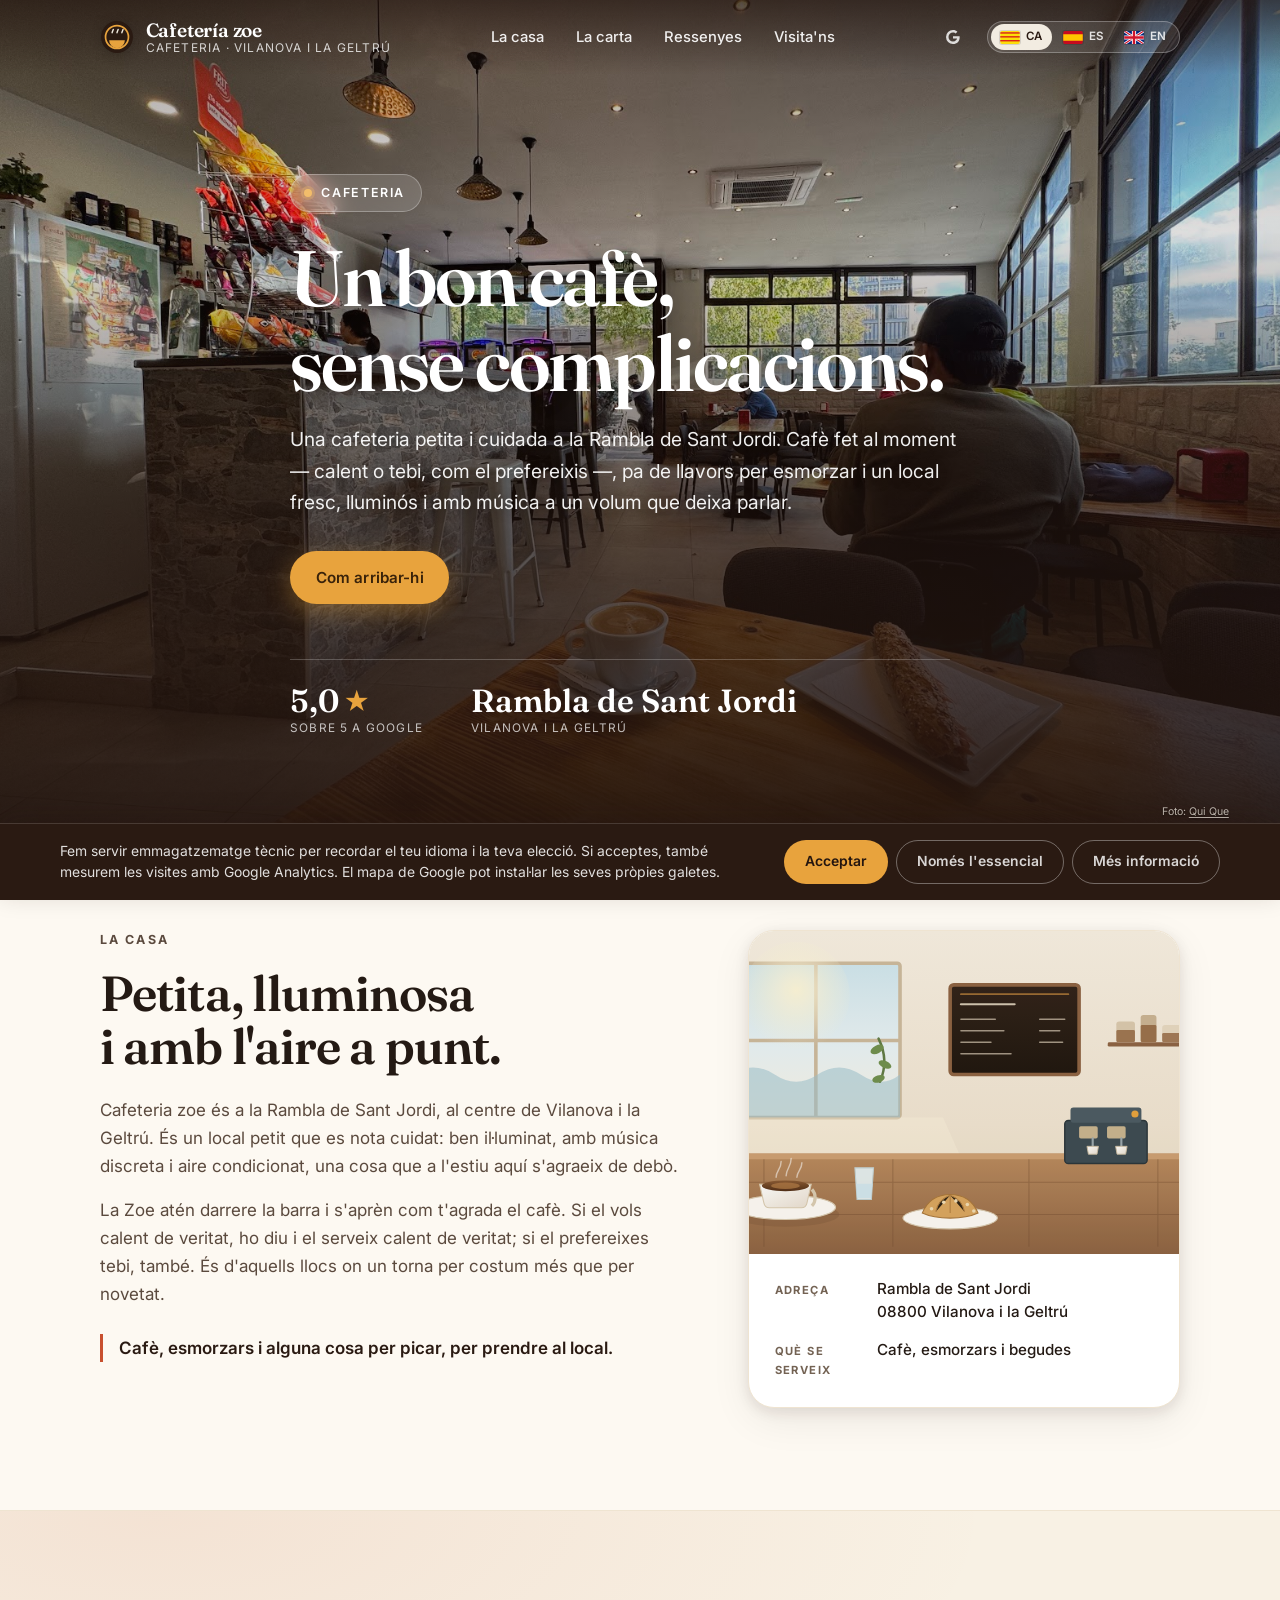
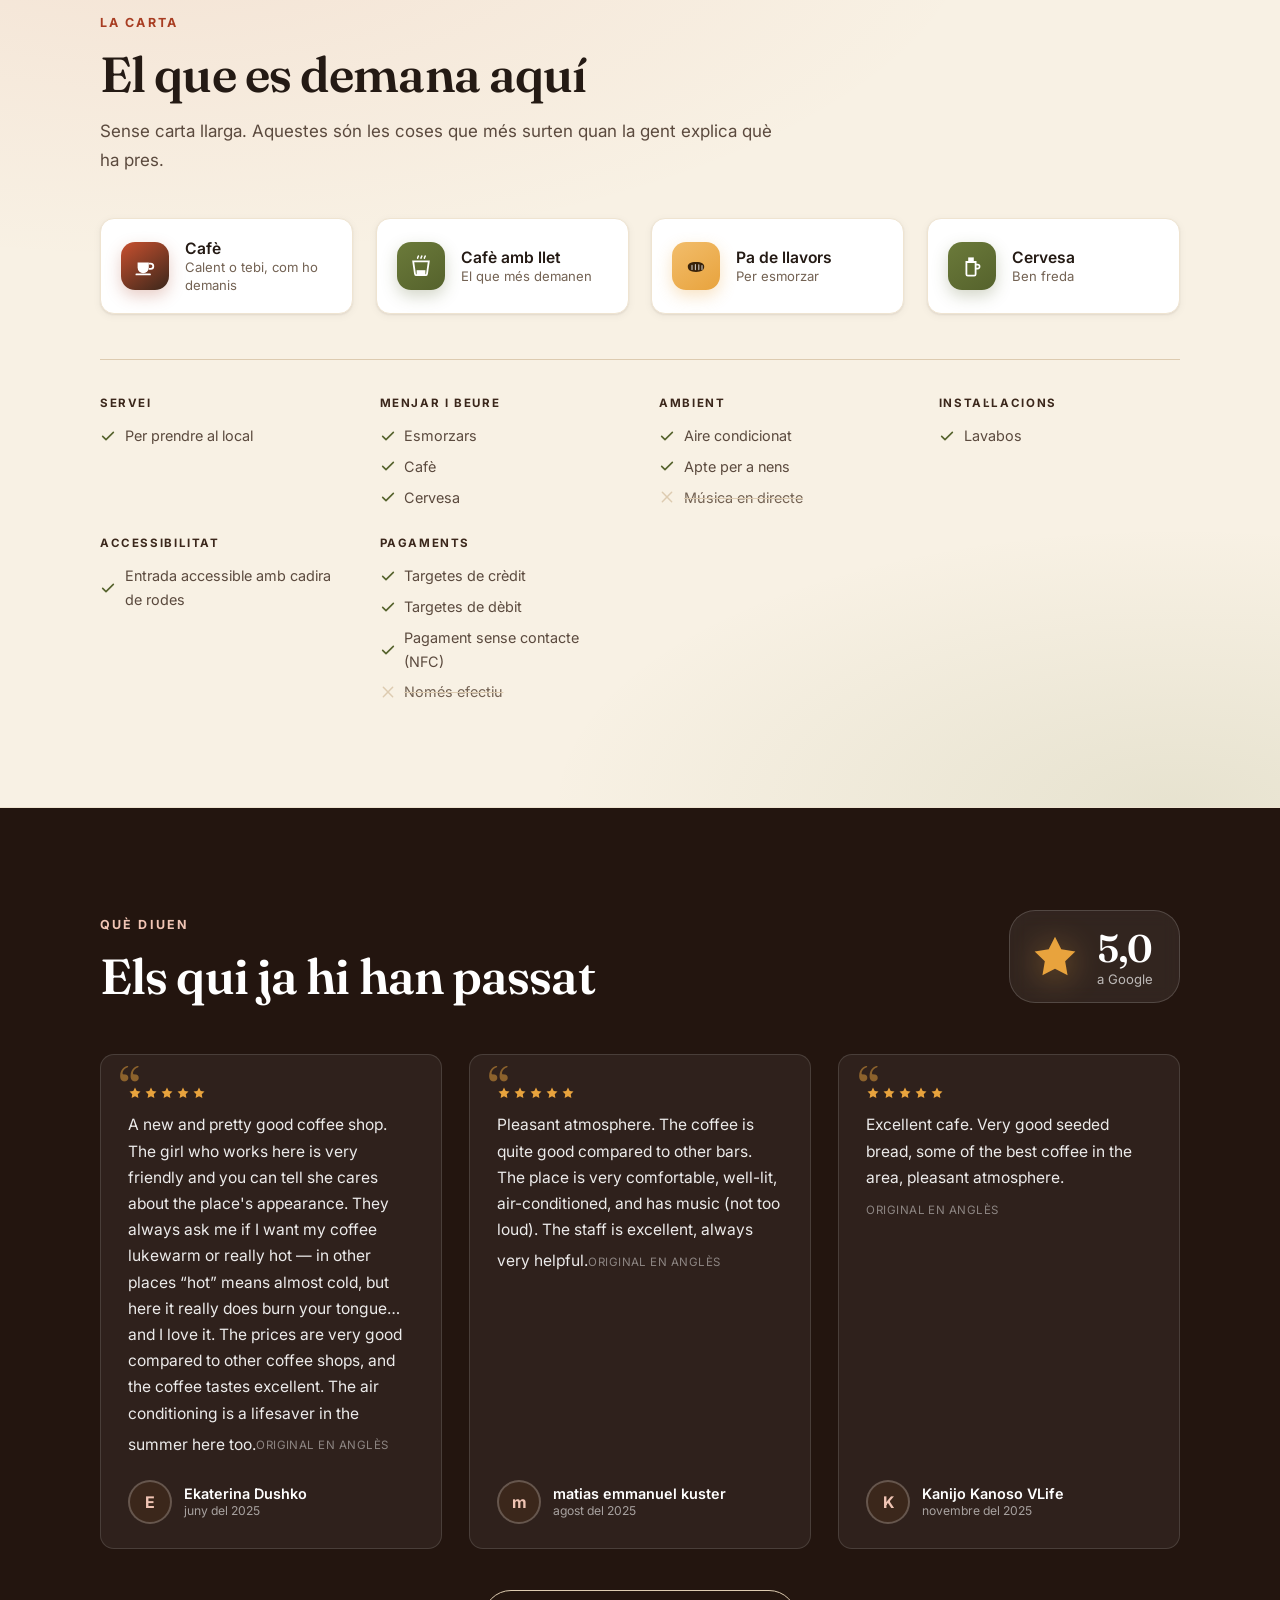
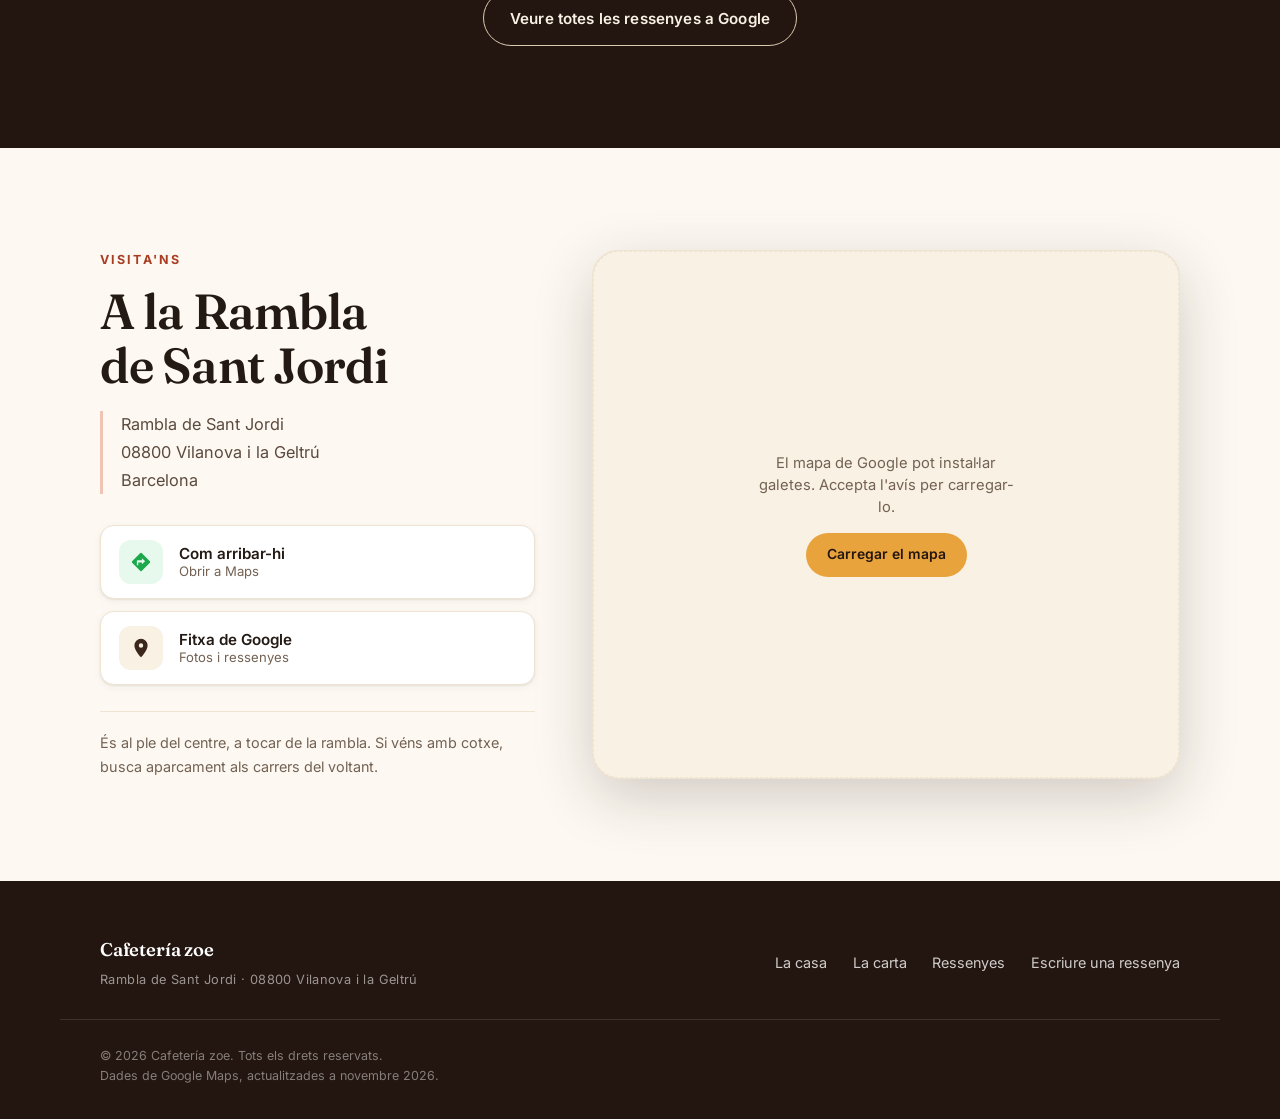
==== commit 29563dff: "One canonical language toolbar and README across the fleet" ====
--- a/index.html
+++ b/index.html
@@ -184,10 +184,22 @@
         </a>
       </ul>
 
-      <div class="lang-switch lang-switch--header" role="group" aria-label="Canviar d&#39;idioma"><a href="./" class="lang-opt is-active" lang="ca" hreflang="ca"
-           aria-label="Veure aquesta pàgina en català" aria-current="true">CA</a><span class="lang-sep" aria-hidden="true">/</span><a href="es/" class="lang-opt" lang="es" hreflang="es"
-           aria-label="Veure aquesta pàgina en castellà">ES</a><span class="lang-sep" aria-hidden="true">/</span><a href="en/" class="lang-opt" lang="en" hreflang="en"
-           aria-label="View this page in English">EN</a></div>
+      <nav class="langs langs--header" aria-label="Canviar d&#39;idioma"><a class="langs__link" href="./" hreflang="ca" lang="ca"
+            aria-current="true" aria-label="Veure aquesta pàgina en català">
+        <span class="langs__flag" aria-hidden="true"><svg viewBox="0 0 24 16"><rect width="24" height="16" fill="#fcdd09"/><g fill="#da121a"><rect y="1.6" width="24" height="1.6"/><rect y="6.4" width="24" height="1.6"/><rect y="11.2" width="24" height="1.6"/></g></svg></span>
+        <span class="langs__code">ca</span>
+        <span class="sr-only">CA</span>
+      </a><a class="langs__link" href="es/" hreflang="es" lang="es"
+            aria-label="Veure aquesta pàgina en castellà">
+        <span class="langs__flag" aria-hidden="true"><svg viewBox="0 0 24 16"><rect width="24" height="16" fill="#c60b1e"/><rect y="4" width="24" height="8" fill="#ffc400"/></svg></span>
+        <span class="langs__code">es</span>
+        <span class="sr-only">ES</span>
+      </a><a class="langs__link" href="en/" hreflang="en" lang="en"
+            aria-label="View this page in English">
+        <span class="langs__flag" aria-hidden="true"><svg viewBox="0 0 24 16"><rect width="24" height="16" fill="#00247d"/><path d="M0 0 24 16M24 0 0 16" stroke="#fff" stroke-width="3.2"/><path d="M0 0 24 16M24 0 0 16" stroke="#cf142b" stroke-width="1.6"/><path d="M12 0v16M0 8h24" stroke="#fff" stroke-width="5.2"/><path d="M12 0v16M0 8h24" stroke="#cf142b" stroke-width="3"/></svg></span>
+        <span class="langs__code">en</span>
+        <span class="sr-only">EN</span>
+      </a></nav>
       <button class="nav-toggle" type="button" aria-expanded="false" aria-controls="mobile-nav"
               aria-label="Obrir menú" data-label-open="Obrir menú" data-label-close="Tancar menú">
         <span></span><span></span><span></span>
@@ -210,10 +222,22 @@
         </a>
       </ul>
 
-      <div class="lang-switch lang-switch--mobile" role="group" aria-label="Canviar d&#39;idioma"><a href="./" class="lang-opt is-active" lang="ca" hreflang="ca"
-           aria-label="Veure aquesta pàgina en català" aria-current="true">CA</a><span class="lang-sep" aria-hidden="true">/</span><a href="es/" class="lang-opt" lang="es" hreflang="es"
-           aria-label="Veure aquesta pàgina en castellà">ES</a><span class="lang-sep" aria-hidden="true">/</span><a href="en/" class="lang-opt" lang="en" hreflang="en"
-           aria-label="View this page in English">EN</a></div>
+      <nav class="langs langs--mobile" aria-label="Canviar d&#39;idioma"><a class="langs__link" href="./" hreflang="ca" lang="ca"
+            aria-current="true" aria-label="Veure aquesta pàgina en català">
+        <span class="langs__flag" aria-hidden="true"><svg viewBox="0 0 24 16"><rect width="24" height="16" fill="#fcdd09"/><g fill="#da121a"><rect y="1.6" width="24" height="1.6"/><rect y="6.4" width="24" height="1.6"/><rect y="11.2" width="24" height="1.6"/></g></svg></span>
+        <span class="langs__code">ca</span>
+        <span class="sr-only">CA</span>
+      </a><a class="langs__link" href="es/" hreflang="es" lang="es"
+            aria-label="Veure aquesta pàgina en castellà">
+        <span class="langs__flag" aria-hidden="true"><svg viewBox="0 0 24 16"><rect width="24" height="16" fill="#c60b1e"/><rect y="4" width="24" height="8" fill="#ffc400"/></svg></span>
+        <span class="langs__code">es</span>
+        <span class="sr-only">ES</span>
+      </a><a class="langs__link" href="en/" hreflang="en" lang="en"
+            aria-label="View this page in English">
+        <span class="langs__flag" aria-hidden="true"><svg viewBox="0 0 24 16"><rect width="24" height="16" fill="#00247d"/><path d="M0 0 24 16M24 0 0 16" stroke="#fff" stroke-width="3.2"/><path d="M0 0 24 16M24 0 0 16" stroke="#cf142b" stroke-width="1.6"/><path d="M12 0v16M0 8h24" stroke="#fff" stroke-width="5.2"/><path d="M12 0v16M0 8h24" stroke="#cf142b" stroke-width="3"/></svg></span>
+        <span class="langs__code">en</span>
+        <span class="sr-only">EN</span>
+      </a></nav>
   </div>
 </header>
 
--- a/assets/css/styles.css
+++ b/assets/css/styles.css
@@ -973,3 +973,89 @@
   .reviews h2, .review blockquote { color: #000; }
   .review { border: 1px solid #ccc; }
 }
+
+/* ==========================================================================
+   Language switch — the one canonical toolbar used by every site.
+   Change only the four custom properties at the top; never re-implement it.
+
+   Why it is written this way:
+   - a fixed 20x13 box with overflow:hidden, so a flag can never bleed out of
+     its pill (the inner SVG has no width/height of its own);
+   - the code label is always present, which keeps every pill the same width and
+     stops the narrow flags-only variant from looking misaligned;
+   - the active pill uses its own background, never a border, so no 1px seam
+     appears between adjacent pills;
+   - height is fixed, so the toolbar aligns with the phone button beside it.
+   ========================================================================== */
+
+.langs {
+  --langs-bg: rgba(255,255,255,.10);
+  --langs-border: rgba(255,255,255,.28);
+  --langs-ink: rgba(255,255,255,.85);
+  --langs-active-bg: #f2ece1;
+  --langs-active-ink: #2a1a12;
+
+  display: inline-flex;
+  align-items: center;
+  gap: 2px;
+  height: 32px;
+  padding: 0 3px;
+  border: 1px solid var(--langs-border);
+  border-radius: 999px;
+  background: var(--langs-bg);
+  box-sizing: border-box;
+}
+
+.langs__link {
+  display: inline-flex;
+  align-items: center;
+  justify-content: center;
+  gap: 6px;
+  height: 26px;
+  padding: 0 9px;
+  border-radius: 999px;
+  text-decoration: none;
+  line-height: 1;
+  color: var(--langs-ink);
+  /* A hairline of the same colour as the background prevents the sub-pixel
+     seam some browsers draw between adjacent rounded pills. */
+  transition: background-color .15s ease, color .15s ease;
+}
+.langs__link:hover { background: rgba(0, 0, 0, .06); }
+.langs__link[aria-current="true"] {
+  background: var(--langs-active-bg);
+  color: var(--langs-active-ink);
+}
+.langs__link[aria-current="true"]:hover { background: var(--langs-active-bg); }
+
+/* The flag box is a hard size with clipping: an SVG with only a viewBox renders
+   at its intrinsic size and would otherwise overflow the pill. */
+.langs__flag {
+  display: block;
+  flex: none;
+  width: 20px;
+  height: 13px;
+  border-radius: 2px;
+  overflow: hidden;
+  box-shadow: 0 0 0 1px rgba(0, 0, 0, .12);
+}
+.langs__flag svg {
+  display: block;
+  width: 20px;
+  height: 13px;
+}
+
+.langs__code {
+  font-size: .72rem;
+  font-weight: 600;
+  letter-spacing: .05em;
+  text-transform: uppercase;
+}
+
+/* On narrow screens the code alone is not enough to identify a language for a
+   screen reader, but the visible pill can drop to flag + code compactly. */
+@media (max-width: 420px) {
+  .langs { height: 30px; }
+  .langs__link { height: 24px; padding: 0 7px; gap: 5px; }
+  .langs__code { font-size: .68rem; }
+}
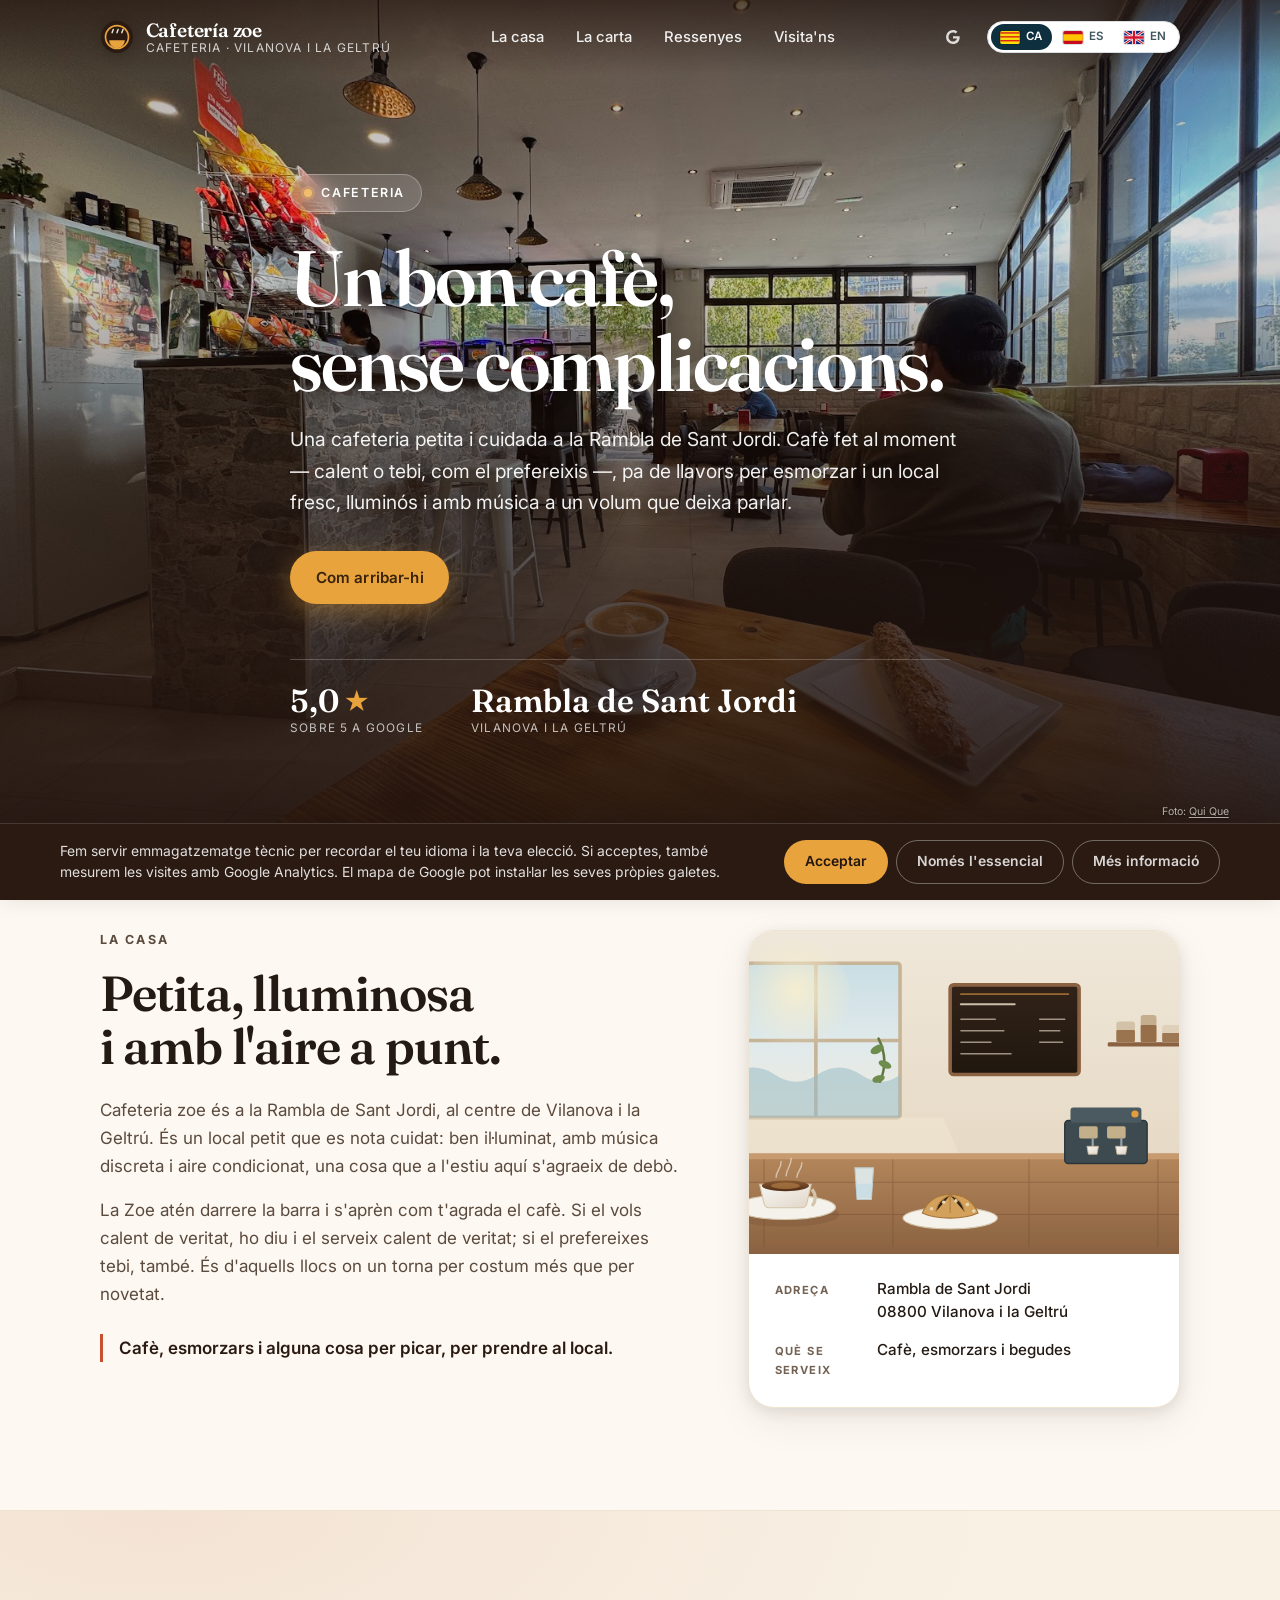
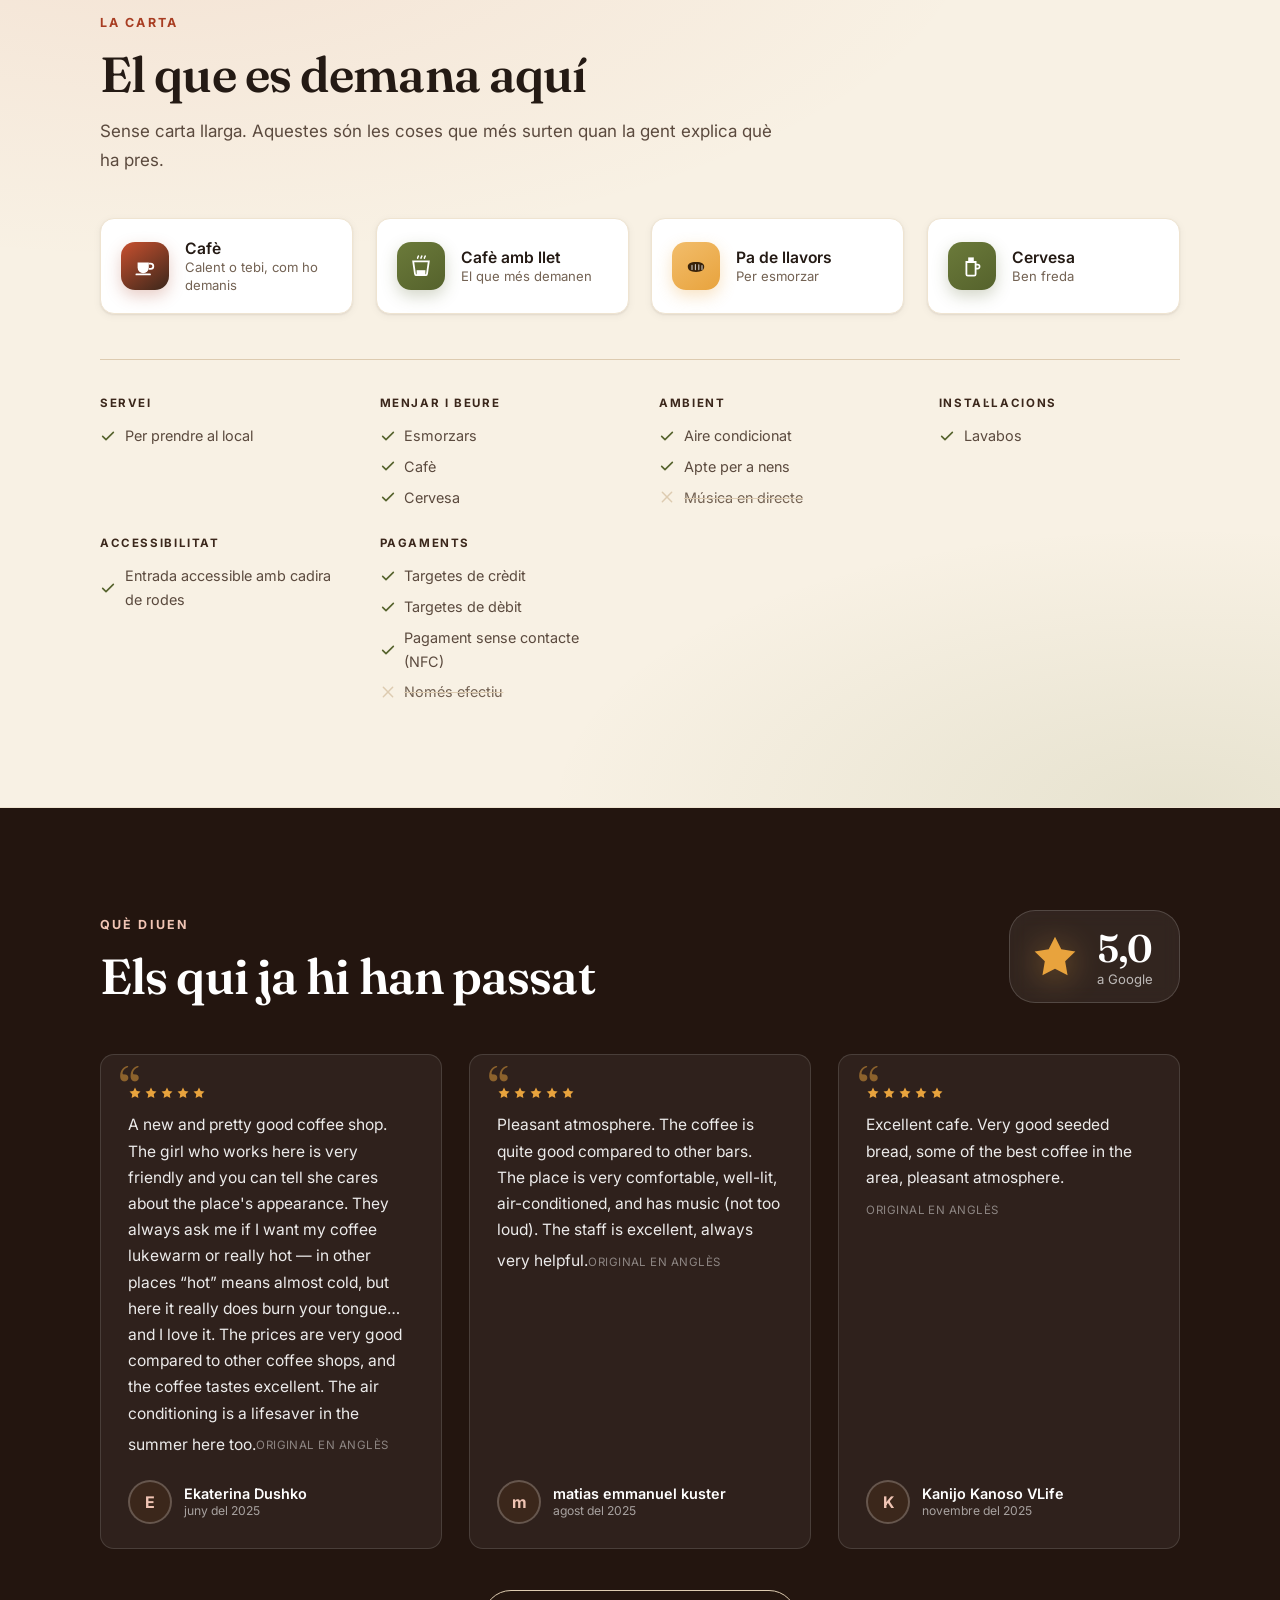
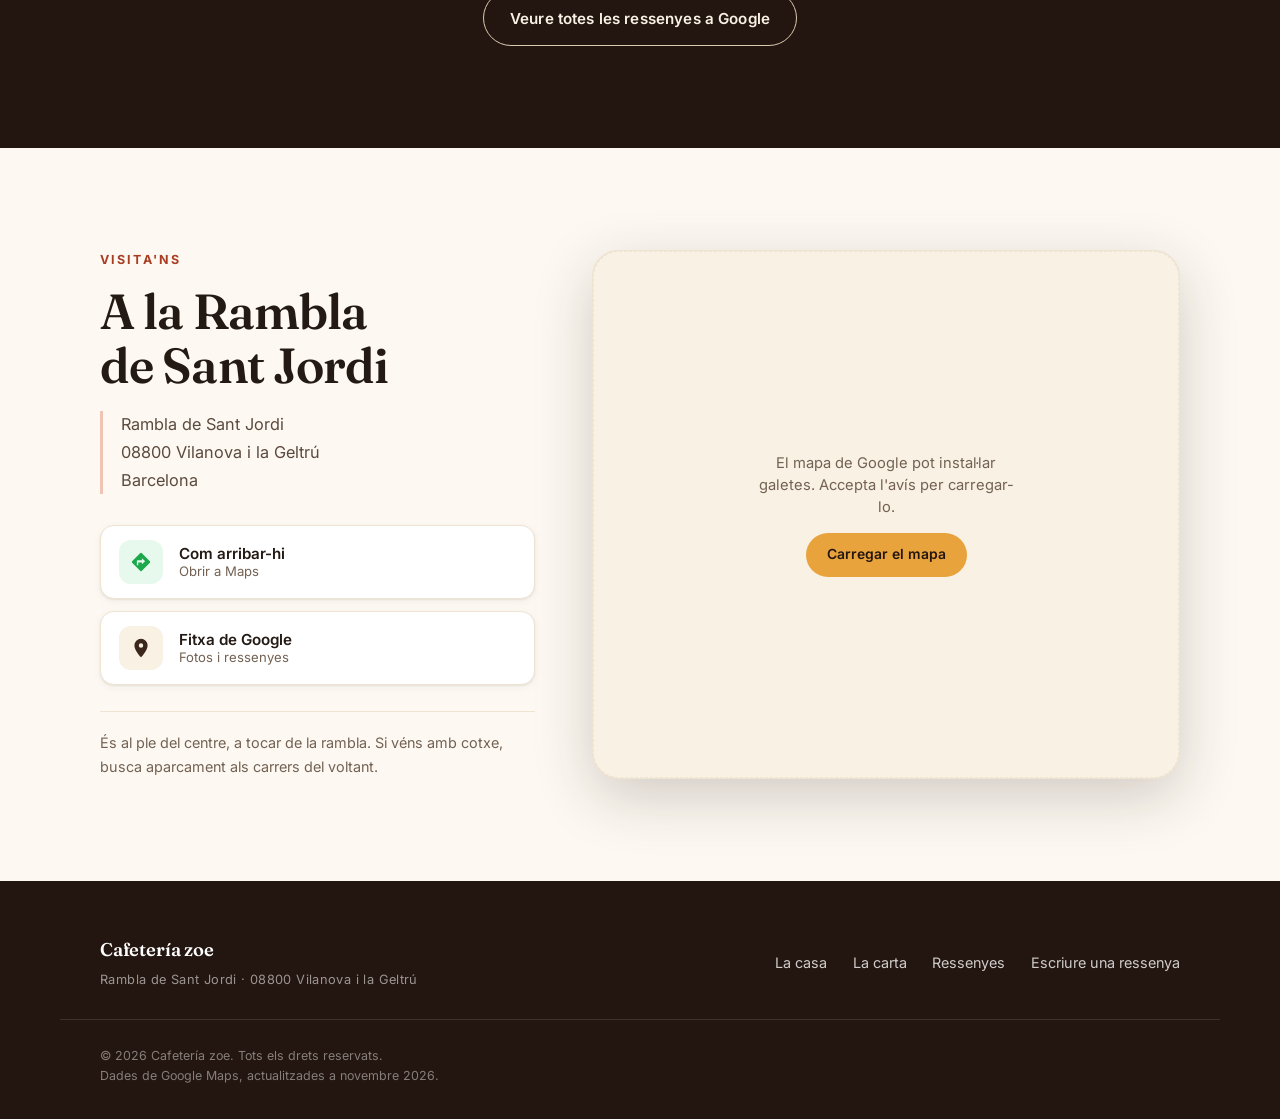
==== commit 39654478: "Vendor the shared UI components and drop the local copies" ====
--- a/index.html
+++ b/index.html
@@ -87,6 +87,7 @@
 <link rel="preconnect" href="https://fonts.googleapis.com">
 <link rel="preconnect" href="https://fonts.gstatic.com" crossorigin>
 <link href="https://fonts.googleapis.com/css2?family=Fraunces:ital,opsz,wght@0,9..144,400;0,9..144,600;0,9..144,700;1,9..144,400&family=Inter:wght@400;500;600;700&display=swap" rel="stylesheet">
+<link rel="stylesheet" href="./assets/css/components.css">
 <link rel="stylesheet" href="./assets/css/styles.css">
 
 <script>
@@ -184,18 +185,15 @@
         </a>
       </ul>
 
-      <nav class="langs langs--header" aria-label="Canviar d&#39;idioma"><a class="langs__link" href="./" hreflang="ca" lang="ca"
-            aria-current="true" aria-label="Veure aquesta pàgina en català">
+      <nav class="langs" aria-label="Canviar d&#39;idioma"><a class="langs__link" href="./" hreflang="ca" lang="ca" aria-current="true">
         <span class="langs__flag" aria-hidden="true"><svg viewBox="0 0 24 16"><rect width="24" height="16" fill="#fcdd09"/><g fill="#da121a"><rect y="1.6" width="24" height="1.6"/><rect y="6.4" width="24" height="1.6"/><rect y="11.2" width="24" height="1.6"/></g></svg></span>
         <span class="langs__code">ca</span>
         <span class="sr-only">CA</span>
-      </a><a class="langs__link" href="es/" hreflang="es" lang="es"
-            aria-label="Veure aquesta pàgina en castellà">
+      </a><a class="langs__link" href="es/" hreflang="es" lang="es">
         <span class="langs__flag" aria-hidden="true"><svg viewBox="0 0 24 16"><rect width="24" height="16" fill="#c60b1e"/><rect y="4" width="24" height="8" fill="#ffc400"/></svg></span>
         <span class="langs__code">es</span>
         <span class="sr-only">ES</span>
-      </a><a class="langs__link" href="en/" hreflang="en" lang="en"
-            aria-label="View this page in English">
+      </a><a class="langs__link" href="en/" hreflang="en" lang="en">
         <span class="langs__flag" aria-hidden="true"><svg viewBox="0 0 24 16"><rect width="24" height="16" fill="#00247d"/><path d="M0 0 24 16M24 0 0 16" stroke="#fff" stroke-width="3.2"/><path d="M0 0 24 16M24 0 0 16" stroke="#cf142b" stroke-width="1.6"/><path d="M12 0v16M0 8h24" stroke="#fff" stroke-width="5.2"/><path d="M12 0v16M0 8h24" stroke="#cf142b" stroke-width="3"/></svg></span>
         <span class="langs__code">en</span>
         <span class="sr-only">EN</span>
@@ -222,18 +220,15 @@
         </a>
       </ul>
 
-      <nav class="langs langs--mobile" aria-label="Canviar d&#39;idioma"><a class="langs__link" href="./" hreflang="ca" lang="ca"
-            aria-current="true" aria-label="Veure aquesta pàgina en català">
+      <nav class="langs" aria-label="Canviar d&#39;idioma"><a class="langs__link" href="./" hreflang="ca" lang="ca" aria-current="true">
         <span class="langs__flag" aria-hidden="true"><svg viewBox="0 0 24 16"><rect width="24" height="16" fill="#fcdd09"/><g fill="#da121a"><rect y="1.6" width="24" height="1.6"/><rect y="6.4" width="24" height="1.6"/><rect y="11.2" width="24" height="1.6"/></g></svg></span>
         <span class="langs__code">ca</span>
         <span class="sr-only">CA</span>
-      </a><a class="langs__link" href="es/" hreflang="es" lang="es"
-            aria-label="Veure aquesta pàgina en castellà">
+      </a><a class="langs__link" href="es/" hreflang="es" lang="es">
         <span class="langs__flag" aria-hidden="true"><svg viewBox="0 0 24 16"><rect width="24" height="16" fill="#c60b1e"/><rect y="4" width="24" height="8" fill="#ffc400"/></svg></span>
         <span class="langs__code">es</span>
         <span class="sr-only">ES</span>
-      </a><a class="langs__link" href="en/" hreflang="en" lang="en"
-            aria-label="View this page in English">
+      </a><a class="langs__link" href="en/" hreflang="en" lang="en">
         <span class="langs__flag" aria-hidden="true"><svg viewBox="0 0 24 16"><rect width="24" height="16" fill="#00247d"/><path d="M0 0 24 16M24 0 0 16" stroke="#fff" stroke-width="3.2"/><path d="M0 0 24 16M24 0 0 16" stroke="#cf142b" stroke-width="1.6"/><path d="M12 0v16M0 8h24" stroke="#fff" stroke-width="5.2"/><path d="M12 0v16M0 8h24" stroke="#cf142b" stroke-width="3"/></svg></span>
         <span class="langs__code">en</span>
         <span class="sr-only">EN</span>
--- a/assets/css/components.css
+++ b/assets/css/components.css
@@ -0,0 +1,138 @@
+/* ==========================================================================
+   Shared UI components — the canonical source for every generated site.
+   Repo: yourdataweb/site-components
+   Vendored into each site at assets/css/components.css and pinned by
+   src/components.lock (sha256). Do not edit the copy inside a site: change
+   this file, bump VERSION, and re-run scripts/sync-shared.mjs everywhere.
+
+   Each site sets only the custom properties; the rules stay identical, so a
+   fix here reaches every site instead of drifting into eight variants.
+   ========================================================================== */
+
+/* ---------- visually hidden, but readable by assistive tech ---------- */
+.sr-only {
+  position: absolute;
+  width: 1px;
+  height: 1px;
+  padding: 0;
+  margin: -1px;
+  overflow: hidden;
+  clip: rect(0 0 0 0);
+  white-space: nowrap;
+  border: 0;
+}
+
+/* ---------- skip link ---------- */
+.skip-link {
+  position: absolute;
+  left: -9999px;
+  top: 0;
+  z-index: 100;
+  padding: .75rem 1.25rem;
+  border-radius: 0 0 6px 0;
+  background: var(--shared-ink, #10222a);
+  color: #fff;
+  text-decoration: none;
+}
+.skip-link:focus { left: 0; }
+
+/* ---------- language switch ----------
+   Site overrides, set in its own :root:
+     --langs-bg --langs-border --langs-ink --langs-active-bg --langs-active-ink
+   Geometry is fixed on purpose: a flags-only variant made the pill narrower
+   than the flag plus its padding, so the active background bled past the flag,
+   and a per-site height meant the bar never aligned with the button beside it.
+   -------------------------------------------------------------------------- */
+.langs {
+  display: inline-flex;
+  align-items: center;
+  gap: 2px;
+  height: 32px;
+  padding: 0 3px;
+  border: 1px solid var(--langs-border, #d8dee2);
+  border-radius: 999px;
+  background: var(--langs-bg, #fff);
+  box-sizing: border-box;
+}
+.langs__link {
+  display: inline-flex;
+  align-items: center;
+  justify-content: center;
+  gap: 6px;
+  height: 26px;
+  padding: 0 9px;
+  border-radius: 999px;
+  text-decoration: none;
+  line-height: 1;
+  color: var(--langs-ink, #40565f);
+  transition: background-color .15s ease, color .15s ease;
+}
+.langs__link:hover { background: rgba(0, 0, 0, .06); }
+.langs__link[aria-current="true"] {
+  background: var(--langs-active-bg, #0e2f3d);
+  color: var(--langs-active-ink, #fff);
+}
+.langs__link[aria-current="true"]:hover { background: var(--langs-active-bg, #0e2f3d); }
+
+/* The flag markup is a bare <svg> with only a viewBox, so it sizes itself and
+   would overflow the pill; the box is a hard size that clips it. */
+.langs__flag {
+  display: block;
+  flex: none;
+  width: 20px;
+  height: 13px;
+  border-radius: 2px;
+  overflow: hidden;
+  box-shadow: 0 0 0 1px rgba(0, 0, 0, .12);
+}
+.langs__flag svg {
+  display: block;
+  width: 20px;
+  height: 13px;
+}
+.langs__code {
+  font-size: .72rem;
+  font-weight: 600;
+  letter-spacing: .05em;
+  text-transform: uppercase;
+}
+
+@media (max-width: 420px) {
+  .langs { height: 30px; }
+  .langs__link { height: 24px; padding: 0 7px; gap: 5px; }
+  .langs__code { font-size: .68rem; }
+}
+
+/* ---------- reveal on scroll ----------
+   Only hidden when the script has marked the document: with JS blocked the
+   content stays visible instead of every block sitting at opacity 0. */
+html.js .reveal {
+  opacity: 0;
+  transform: translateY(16px);
+  transition: opacity .55s ease, transform .55s cubic-bezier(.22, 1, .36, 1);
+}
+html.js .reveal.is-visible { opacity: 1; transform: none; }
+@media (prefers-reduced-motion: reduce) {
+  html.js .reveal { opacity: 1; transform: none; transition: none; }
+}
+
+/* ---------- invariants ----------
+   Restated last so a site's own stylesheet cannot quietly change them. The
+   earlier language-switch bugs came from per-site geometry, not from colour. */
+.langs {
+  height: 32px;
+  padding: 0 3px;
+  gap: 2px;
+  border-radius: 999px;
+  border: 1px solid var(--langs-border, #d8dee2);
+  background: var(--langs-bg, #fff);
+  box-sizing: border-box;
+}
+.langs__link { height: 26px; padding: 0 9px; gap: 6px; border-radius: 999px; }
+.langs__flag { width: 20px; height: 13px; overflow: hidden; flex: none; }
+.langs__flag svg { width: 20px; height: 13px; display: block; }
+
+@media (max-width: 420px) {
+  .langs { height: 30px; }
+  .langs__link { height: 24px; padding: 0 7px; gap: 5px; }
+}
--- a/assets/css/styles.css
+++ b/assets/css/styles.css
@@ -247,31 +247,6 @@
 .site-header.is-stuck .social-link { color: var(--ink-mute); }
 .site-header.is-stuck .social-link:hover { color: var(--wood-800); background: rgba(35, 21, 15, .07); }
 
-.lang-switch {
-  display: inline-flex;
-  align-items: center;
-  gap: .1rem;
-  font-size: .76rem;
-  font-weight: 700;
-  letter-spacing: .05em;
-  padding: .3rem .1rem;
-}
-.lang-opt {
-  padding: .25rem .38rem;
-  border-radius: var(--radius-sm);
-  color: rgba(255, 255, 255, .64);
-  transition: color .2s ease, background-color .2s ease;
-}
-.lang-opt:hover { color: #fff; }
-.lang-opt.is-active {
-  color: #fff;
-  background: rgba(255, 255, 255, .18);
-}
-.lang-sep { color: rgba(255, 255, 255, .3); }
-.site-header.is-stuck .lang-opt { color: var(--ink-mute); }
-.site-header.is-stuck .lang-opt:hover { color: var(--wood-800); }
-.site-header.is-stuck .lang-opt.is-active { color: #fff; background: var(--wood-800); }
-.site-header.is-stuck .lang-sep { color: var(--cream-300); }
 
 /* mobile variants live inside the drawer */
 .social-bar--mobile { justify-content: flex-start; padding: .5rem .25rem 0; }
@@ -280,14 +255,6 @@
   width: 40px; height: 40px;
 }
 .social-bar--mobile .social-link:hover { background: var(--cream-100); color: var(--wood-800); }
-.lang-switch--mobile {
-  padding: .9rem .25rem .2rem;
-  border-top: 1px solid var(--cream-200);
-  margin-top: .5rem;
-}
-.lang-switch--mobile .lang-opt { color: var(--ink-mute); }
-.lang-switch--mobile .lang-opt.is-active { background: var(--wood-800); color: #fff; }
-.lang-switch--mobile .lang-sep { color: var(--cream-300); }
 
 .nav { display: flex; align-items: center; gap: 2rem; }
 .nav a {
@@ -842,7 +809,6 @@
    RESPONSIVE
    ========================================================================== */
 @media (max-width: 1040px) {
-  .header-tools .lang-switch { display: none; }
   .nav { gap: 1.4rem; }
 }
 
@@ -973,89 +939,3 @@
   .reviews h2, .review blockquote { color: #000; }
   .review { border: 1px solid #ccc; }
 }
-
-/* ==========================================================================
-   Language switch — the one canonical toolbar used by every site.
-   Change only the four custom properties at the top; never re-implement it.
-
-   Why it is written this way:
-   - a fixed 20x13 box with overflow:hidden, so a flag can never bleed out of
-     its pill (the inner SVG has no width/height of its own);
-   - the code label is always present, which keeps every pill the same width and
-     stops the narrow flags-only variant from looking misaligned;
-   - the active pill uses its own background, never a border, so no 1px seam
-     appears between adjacent pills;
-   - height is fixed, so the toolbar aligns with the phone button beside it.
-   ========================================================================== */
-
-.langs {
-  --langs-bg: rgba(255,255,255,.10);
-  --langs-border: rgba(255,255,255,.28);
-  --langs-ink: rgba(255,255,255,.85);
-  --langs-active-bg: #f2ece1;
-  --langs-active-ink: #2a1a12;
-
-  display: inline-flex;
-  align-items: center;
-  gap: 2px;
-  height: 32px;
-  padding: 0 3px;
-  border: 1px solid var(--langs-border);
-  border-radius: 999px;
-  background: var(--langs-bg);
-  box-sizing: border-box;
-}
-
-.langs__link {
-  display: inline-flex;
-  align-items: center;
-  justify-content: center;
-  gap: 6px;
-  height: 26px;
-  padding: 0 9px;
-  border-radius: 999px;
-  text-decoration: none;
-  line-height: 1;
-  color: var(--langs-ink);
-  /* A hairline of the same colour as the background prevents the sub-pixel
-     seam some browsers draw between adjacent rounded pills. */
-  transition: background-color .15s ease, color .15s ease;
-}
-.langs__link:hover { background: rgba(0, 0, 0, .06); }
-.langs__link[aria-current="true"] {
-  background: var(--langs-active-bg);
-  color: var(--langs-active-ink);
-}
-.langs__link[aria-current="true"]:hover { background: var(--langs-active-bg); }
-
-/* The flag box is a hard size with clipping: an SVG with only a viewBox renders
-   at its intrinsic size and would otherwise overflow the pill. */
-.langs__flag {
-  display: block;
-  flex: none;
-  width: 20px;
-  height: 13px;
-  border-radius: 2px;
-  overflow: hidden;
-  box-shadow: 0 0 0 1px rgba(0, 0, 0, .12);
-}
-.langs__flag svg {
-  display: block;
-  width: 20px;
-  height: 13px;
-}
-
-.langs__code {
-  font-size: .72rem;
-  font-weight: 600;
-  letter-spacing: .05em;
-  text-transform: uppercase;
-}
-
-/* On narrow screens the code alone is not enough to identify a language for a
-   screen reader, but the visible pill can drop to flag + code compactly. */
-@media (max-width: 420px) {
-  .langs { height: 30px; }
-  .langs__link { height: 24px; padding: 0 7px; gap: 5px; }
-  .langs__code { font-size: .68rem; }
-}
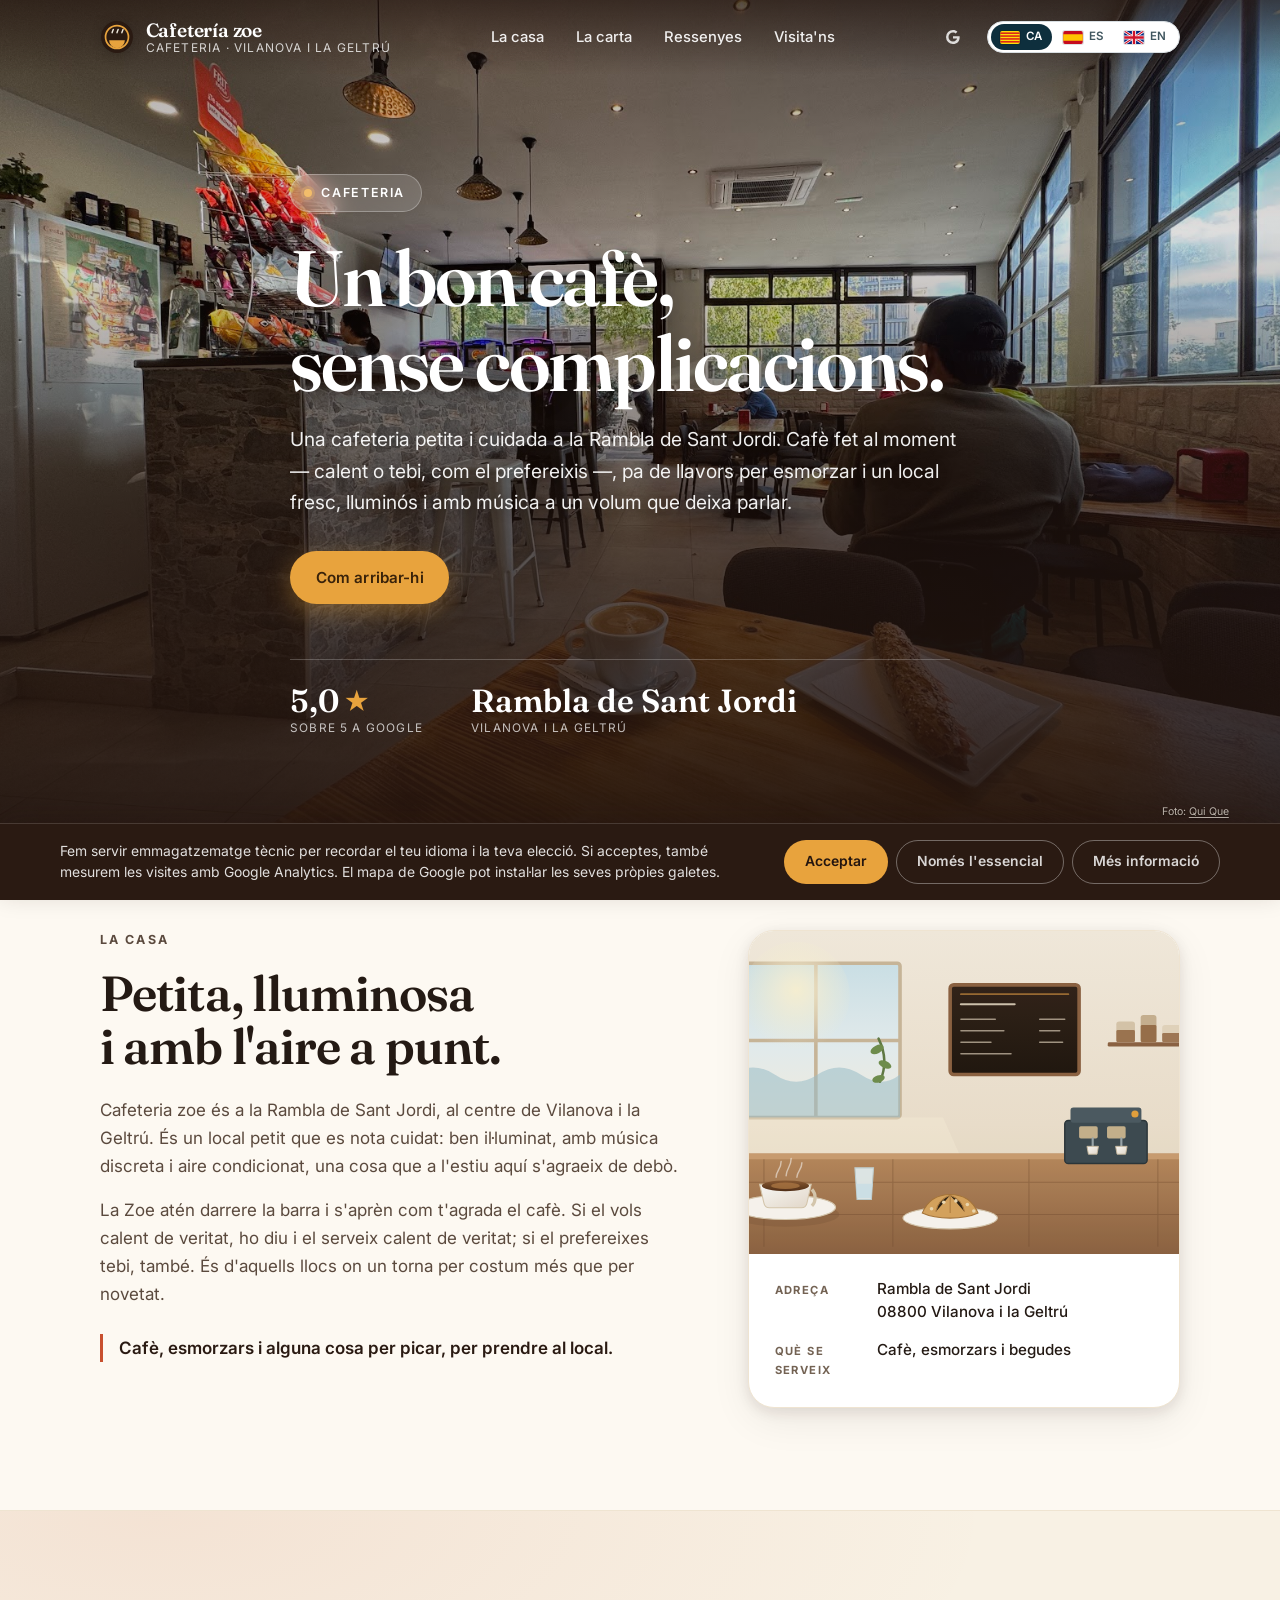
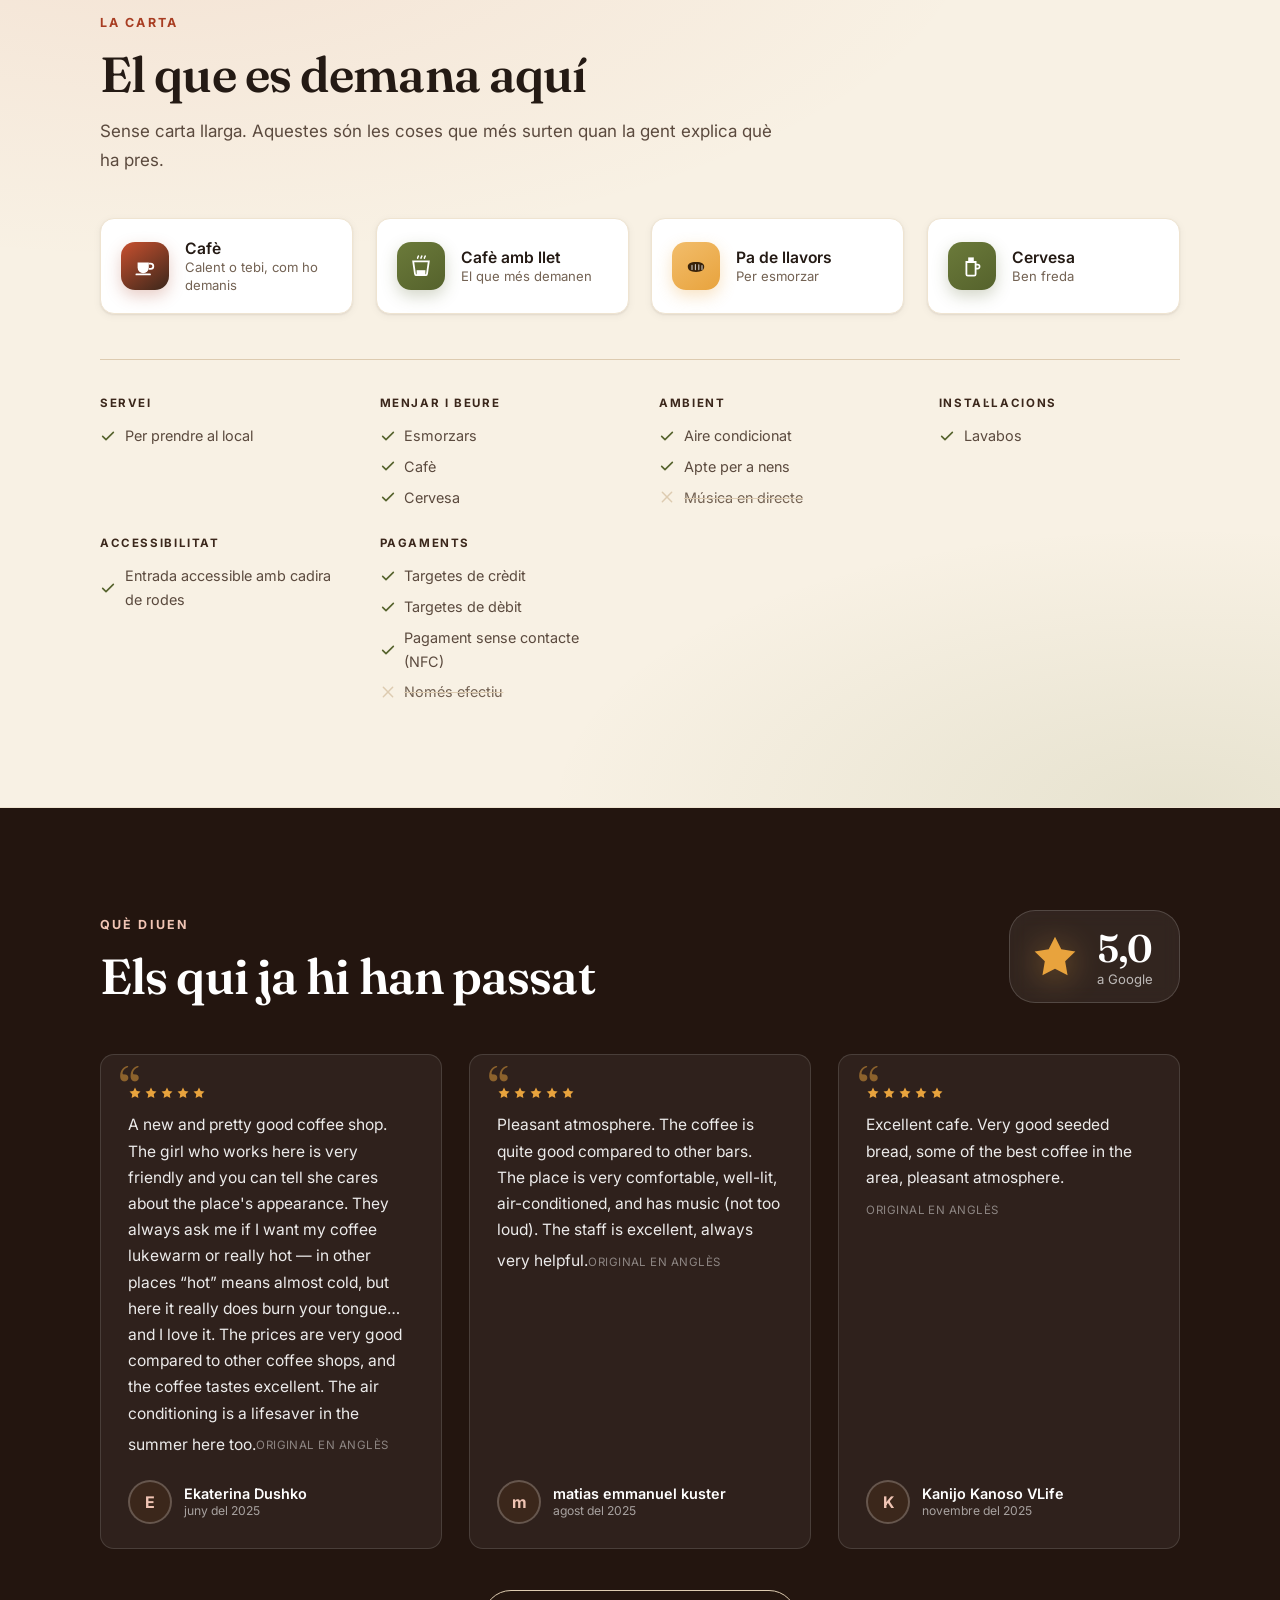
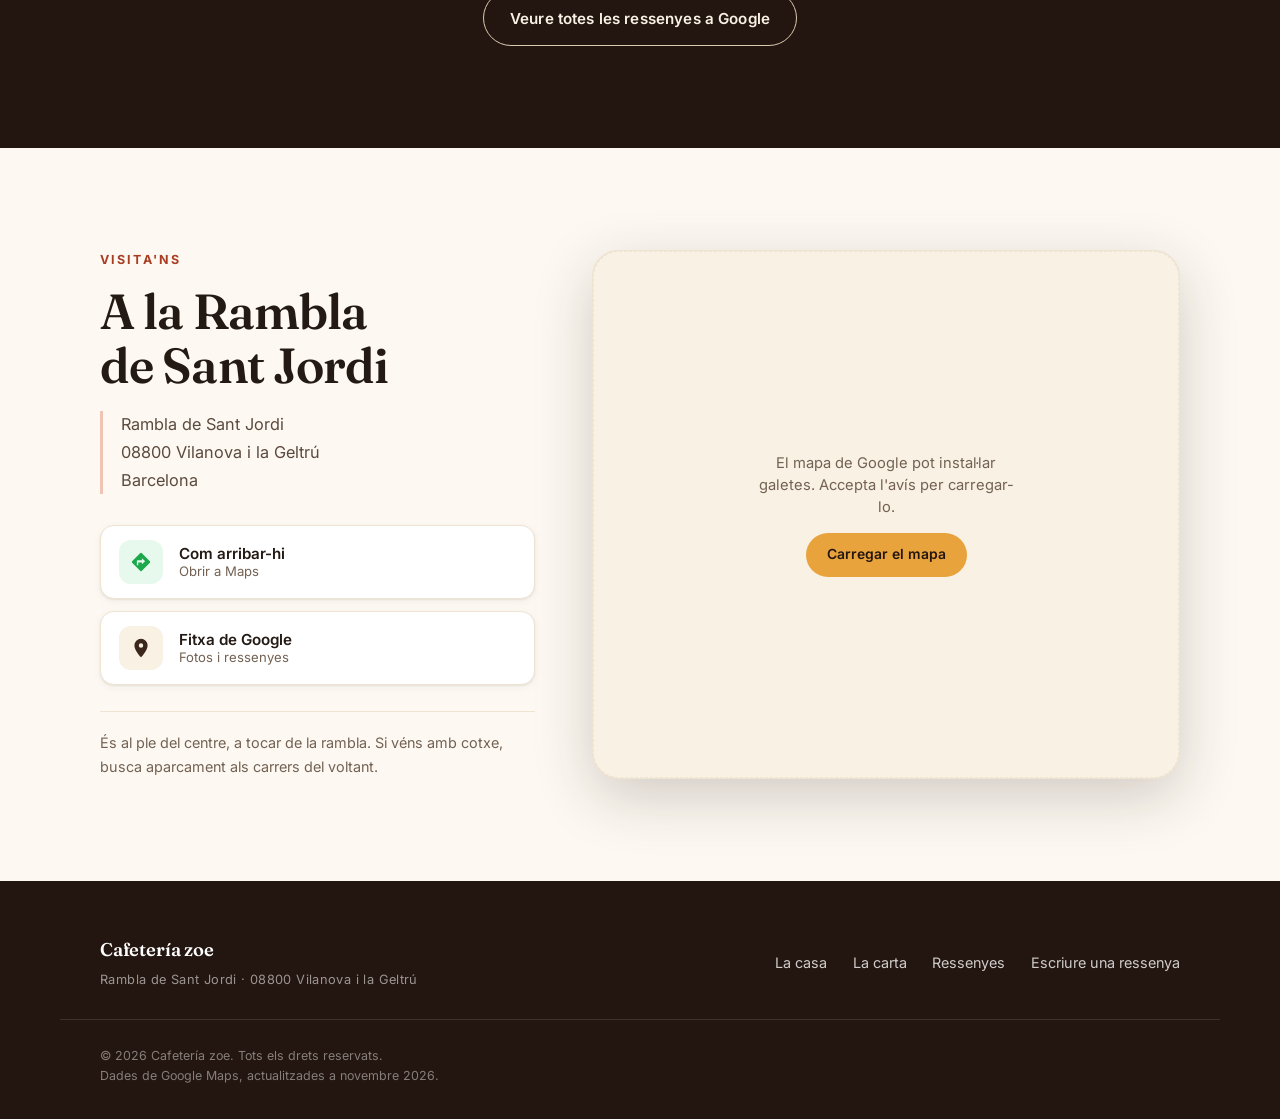
==== commit 31d0931c: "Fix the Catalan flag: four evenly spaced red stripes" ====
--- a/index.html
+++ b/index.html
@@ -186,7 +186,7 @@
       </ul>
 
       <nav class="langs" aria-label="Canviar d&#39;idioma"><a class="langs__link" href="./" hreflang="ca" lang="ca" aria-current="true">
-        <span class="langs__flag" aria-hidden="true"><svg viewBox="0 0 24 16"><rect width="24" height="16" fill="#fcdd09"/><g fill="#da121a"><rect y="1.6" width="24" height="1.6"/><rect y="6.4" width="24" height="1.6"/><rect y="11.2" width="24" height="1.6"/></g></svg></span>
+        <span class="langs__flag" aria-hidden="true"><svg viewBox="0 0 24 16"><rect width="24" height="16" fill="#fcdd09"/><g fill="#da121a"><rect y="1.7778" width="24" height="1.7778"/><rect y="5.3334" width="24" height="1.7778"/><rect y="8.889" width="24" height="1.7778"/><rect y="12.4446" width="24" height="1.7778"/></g></svg></span>
         <span class="langs__code">ca</span>
         <span class="sr-only">CA</span>
       </a><a class="langs__link" href="es/" hreflang="es" lang="es">
@@ -221,7 +221,7 @@
       </ul>
 
       <nav class="langs" aria-label="Canviar d&#39;idioma"><a class="langs__link" href="./" hreflang="ca" lang="ca" aria-current="true">
-        <span class="langs__flag" aria-hidden="true"><svg viewBox="0 0 24 16"><rect width="24" height="16" fill="#fcdd09"/><g fill="#da121a"><rect y="1.6" width="24" height="1.6"/><rect y="6.4" width="24" height="1.6"/><rect y="11.2" width="24" height="1.6"/></g></svg></span>
+        <span class="langs__flag" aria-hidden="true"><svg viewBox="0 0 24 16"><rect width="24" height="16" fill="#fcdd09"/><g fill="#da121a"><rect y="1.7778" width="24" height="1.7778"/><rect y="5.3334" width="24" height="1.7778"/><rect y="8.889" width="24" height="1.7778"/><rect y="12.4446" width="24" height="1.7778"/></g></svg></span>
         <span class="langs__code">ca</span>
         <span class="sr-only">CA</span>
       </a><a class="langs__link" href="es/" hreflang="es" lang="es">
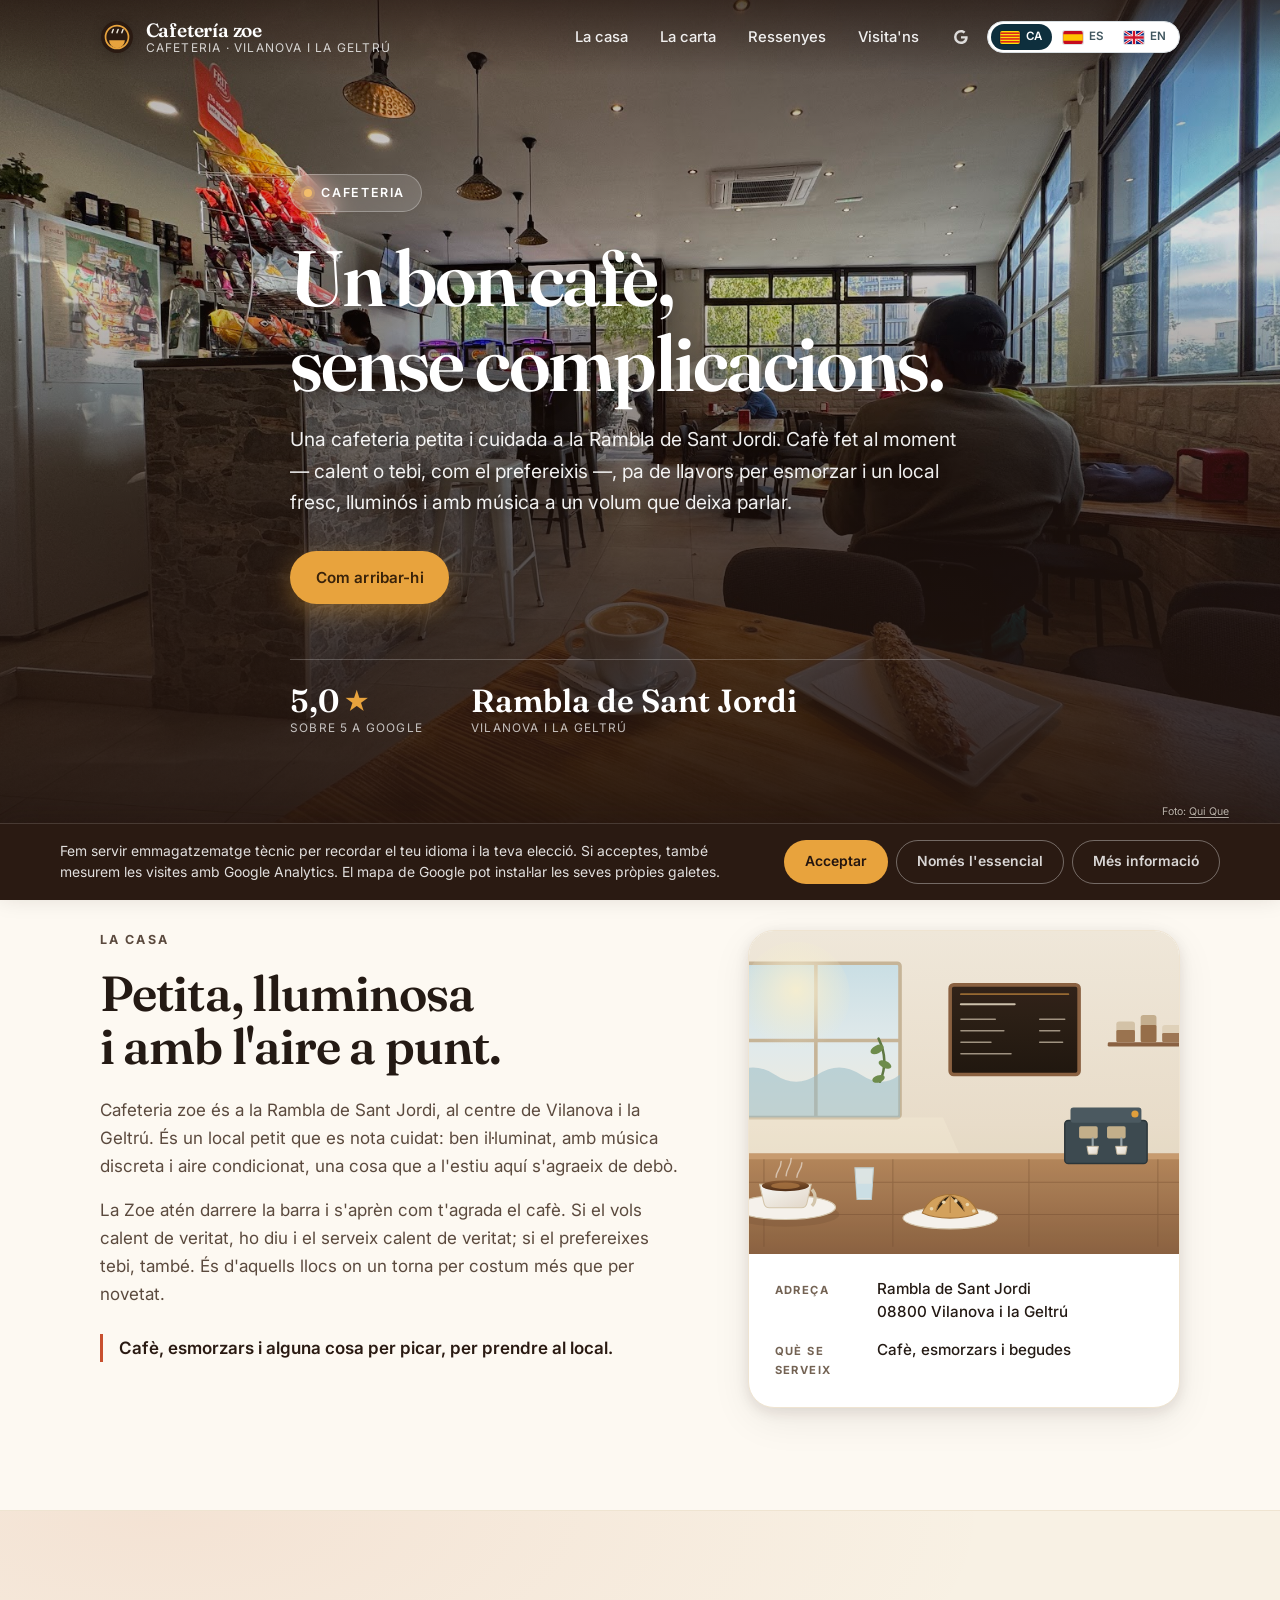
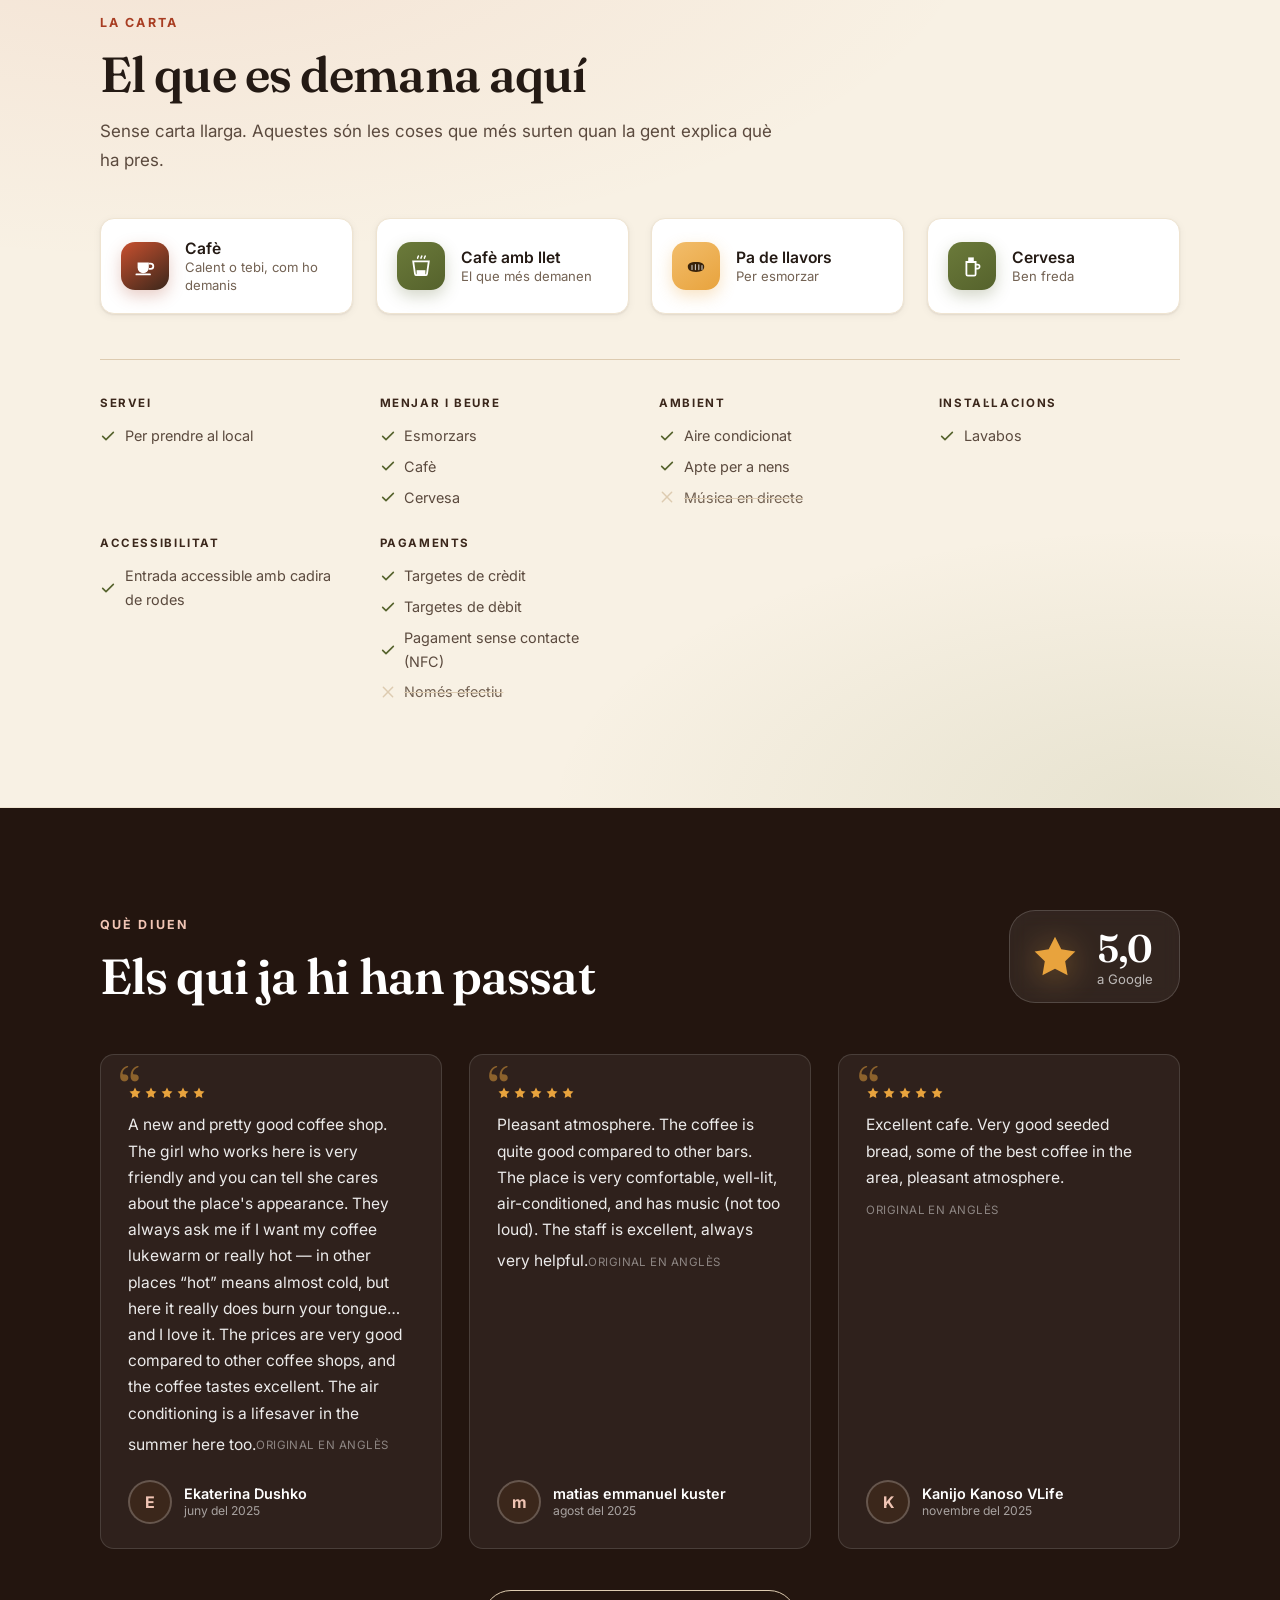
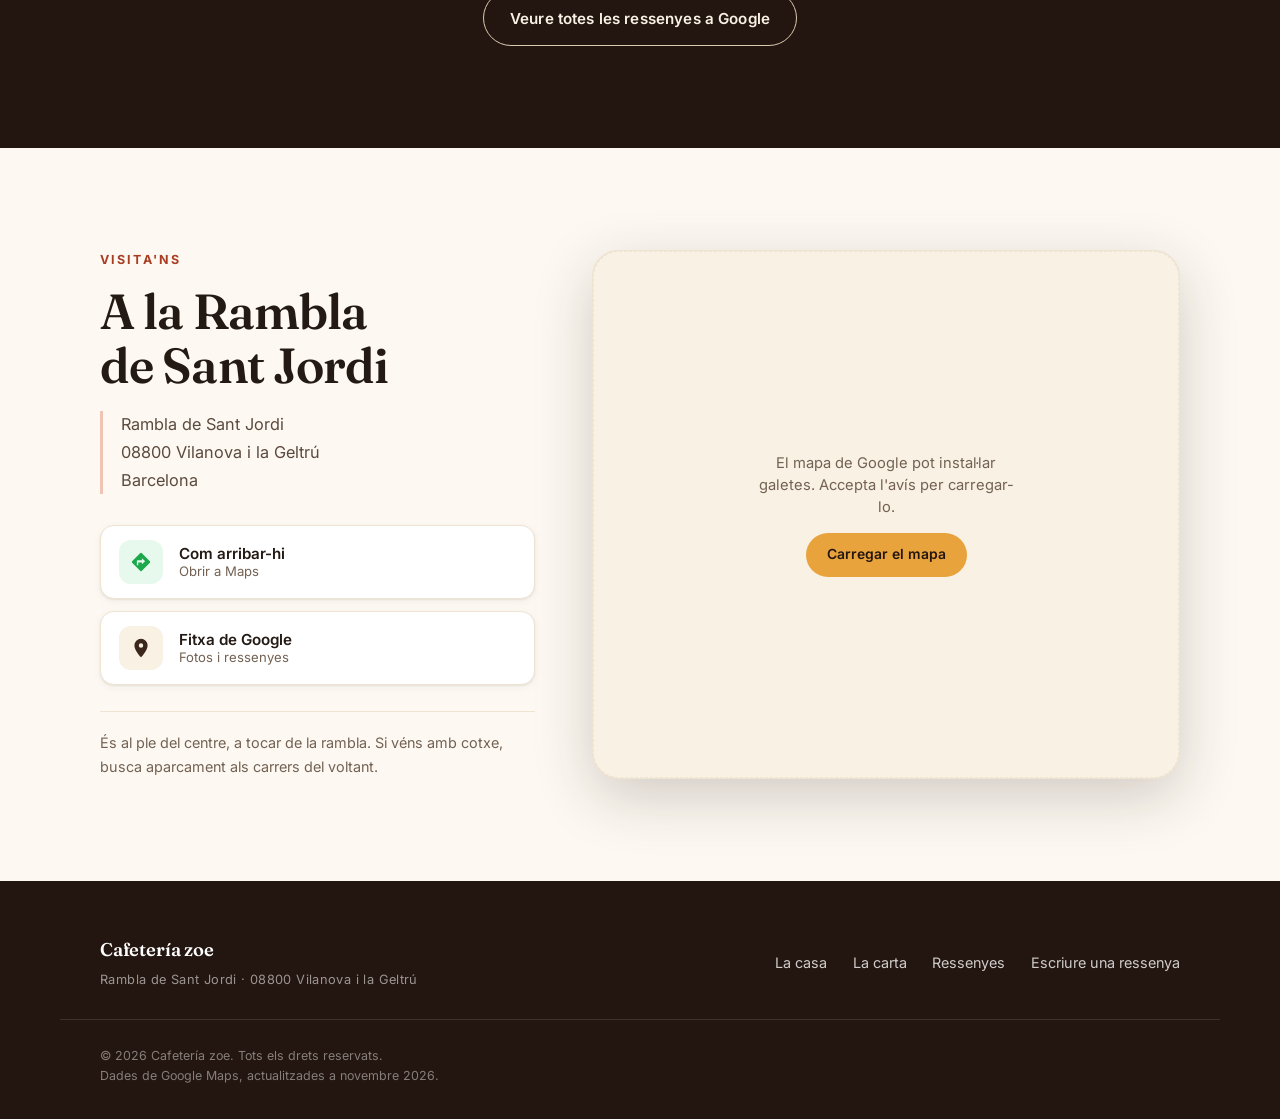
==== commit a3c0a871: "Header: one toolbar row for name, menu and language switch The header put the language switch in the" ====
--- a/index.html
+++ b/index.html
@@ -88,6 +88,7 @@
 <link rel="preconnect" href="https://fonts.gstatic.com" crossorigin>
 <link href="https://fonts.googleapis.com/css2?family=Fraunces:ital,opsz,wght@0,9..144,400;0,9..144,600;0,9..144,700;1,9..144,400&family=Inter:wght@400;500;600;700&display=swap" rel="stylesheet">
 <link rel="stylesheet" href="./assets/css/components.css">
+<link rel="stylesheet" href="./assets/css/header-tools.css">
 <link rel="stylesheet" href="./assets/css/styles.css">
 
 <script>
@@ -528,5 +529,6 @@
 </div>
 
 <script src="./assets/js/app.js" defer></script>
+<script src="./assets/js/header-tools.js" defer></script>
 </body>
 </html>
--- a/assets/css/header-tools.css
+++ b/assets/css/header-tools.css
@@ -0,0 +1,164 @@
+/* ==========================================================================
+   Shared header toolbar — one row at every width.
+   Repo: yourdataweb/site-components
+   Vendored into each site at assets/css/header-tools.css and pinned by
+   src/components.lock.
+
+   Anatomy this operates on (built by header-tools.js):
+     <header ...>
+       <div class="wrap">                     existing inner wrapper
+         <a class="brand">[mark]<span class="sm-name">Business</span></a>
+         <nav id="site-nav">…</nav>           drawer on mobile
+         <button class="nav-toggle">…</button>
+         <div class="sm-tools">               created by the script
+           <nav class="langs">…</nav>
+           <button class="nav-toggle">…</button>
+         </div>
+       </div>
+     </header>
+
+   Goal: name, menu button and language switch share one row, vertically centred,
+   with real gutters. The name is the only flexible item, so a long business name
+   truncates instead of pushing the tools onto a second row.
+   ========================================================================== */
+
+/* A header inner that wraps is the original defect: the address line and the
+   switch fell onto a second row and the bar grew to twice its height. Once the
+   toolbar is in place there is one row by construction, so wrapping is off. */
+.has-tools [data-tools] > .wrap,
+.has-tools [data-tools] > .shell,
+.has-tools [data-tools] > .container,
+.has-tools [data-tools][class*="inner"] {
+  flex-wrap: nowrap;
+}
+
+/* The tools container is the anchor: it sits at the right edge of the bar. */
+.sm-tools {
+  display: flex;
+  align-items: center;
+  gap: .5rem;
+  /* Never grows; may shrink only as a last resort. The identity owns the flexible
+     slot, so the row cannot become wider than the viewport. */
+  flex: none;
+  max-width: 100%;
+  margin-left: auto;
+}
+
+/* Anything still marked as "belongs on the bar" is aligned to the same centre line,
+   so a switch left outside .sm-tools cannot drift a few pixels off the button. */
+.has-tools .langs,
+.has-tools .nav-toggle,
+.has-tools .navbtn {
+  align-self: center;
+}
+
+/* The name is the only item allowed to shrink. min-width:0 is what actually lets
+   flex truncate instead of overflowing; without it the text refuses to compress
+   and shoves the tools off the row. */
+.sm-parent-safe {
+  min-width: 0;
+}
+
+.has-tools .sm-name {
+  display: block;
+  min-width: 0;
+  overflow: hidden;
+  text-overflow: ellipsis;
+  white-space: nowrap;
+}
+
+/* The identity link wraps the mark and the name; it must be able to shrink while
+   the mark itself never does. Sites that put `margin-right: auto` on the brand to
+   push the switch away are neutralised: the toolbar owns that spacing now, and the
+   leftover margin was what made one header 98px tall. */
+.has-tools .sm-name {
+  /* A long single word ("BRASPAÑA") contributes its full width as min-content and
+     forces the row wider. Capping it is what lets the toolbar keep its place. */
+  max-width: 100%;
+}
+
+.has-tools .brand,
+.has-tools .identity,
+.has-tools .marchio,
+.has-tools .logo,
+.has-tools .mark,
+.has-tools .sign {
+  margin-right: 0;
+}
+.has-tools .sm-name {
+  /* A long single word ("BRASPAÑA") contributes its full width as min-content and
+     forces the row wider. Capping it is what lets the toolbar keep its place. */
+  max-width: 100%;
+}
+
+.has-tools .brand,
+.has-tools .identity,
+.has-tools .marchio,
+.has-tools .logo,
+.has-tools .sign {
+  flex: 1 1 auto;
+  min-width: 0;
+}
+
+.has-tools .sm-mark,
+.has-tools .brand__mark,
+.has-tools .identity__mark,
+.has-tools .marchio__mark,
+.has-tools .logo__mark,
+.has-tools .mark__mark,
+.has-tools .sign__mark,
+.has-tools .brand-mark {
+  flex: none;
+}
+
+/* ---------------------------------------------------------------- mobile
+   Below the drawer breakpoint the bar carries three things in ~330 px of space:
+   prune the name to one line at a smaller size, keep the mark visible, and keep
+   the switch on 30 px so it lines up with a 38 px button without dominating. */
+@media (max-width: 860px) {
+  /* The address strip repeats the footer and the contact block; on a phone it is
+     what pushes the bar down and leaves the tools on a second line. */
+  .sm-strip-note {
+    display: none;
+  }
+
+  /* A phone link in the bar is redundant next to a call button in the hero and in
+     the contact block, and it is the widest thing in the toolbar. Drop it before
+     it costs the business its name. */
+  .sm-tools .head-phone,
+  .sm-tools .topbar__tel,
+  .sm-tools .header-phone {
+    display: none;
+  }
+
+  .has-tools .brand__sub,
+  .has-tools .identity__sub,
+  .has-tools .marchio__sub,
+  .has-tools .logo__sub,
+  .has-tools .mark__sub,
+  .has-tools .sign__sub,
+  .has-tools .brand-sub {
+    display: none;
+  }
+
+  .has-tools .sm-name {
+    font-size: 1rem;
+    line-height: 1.2;
+  }
+
+  .sm-tools {
+    gap: .4rem;
+  }
+}
+
+/* Very narrow: the mark plus a 6-character name plus two controls is the floor.
+   Tighten gutters rather than dropping the language switch — a visitor with a
+   phone is exactly who needs it. */
+@media (max-width: 380px) {
+  .sm-tools {
+    gap: .3rem;
+  }
+  .has-tools .sm-name {
+    font-size: .92rem;
+  }
+}
